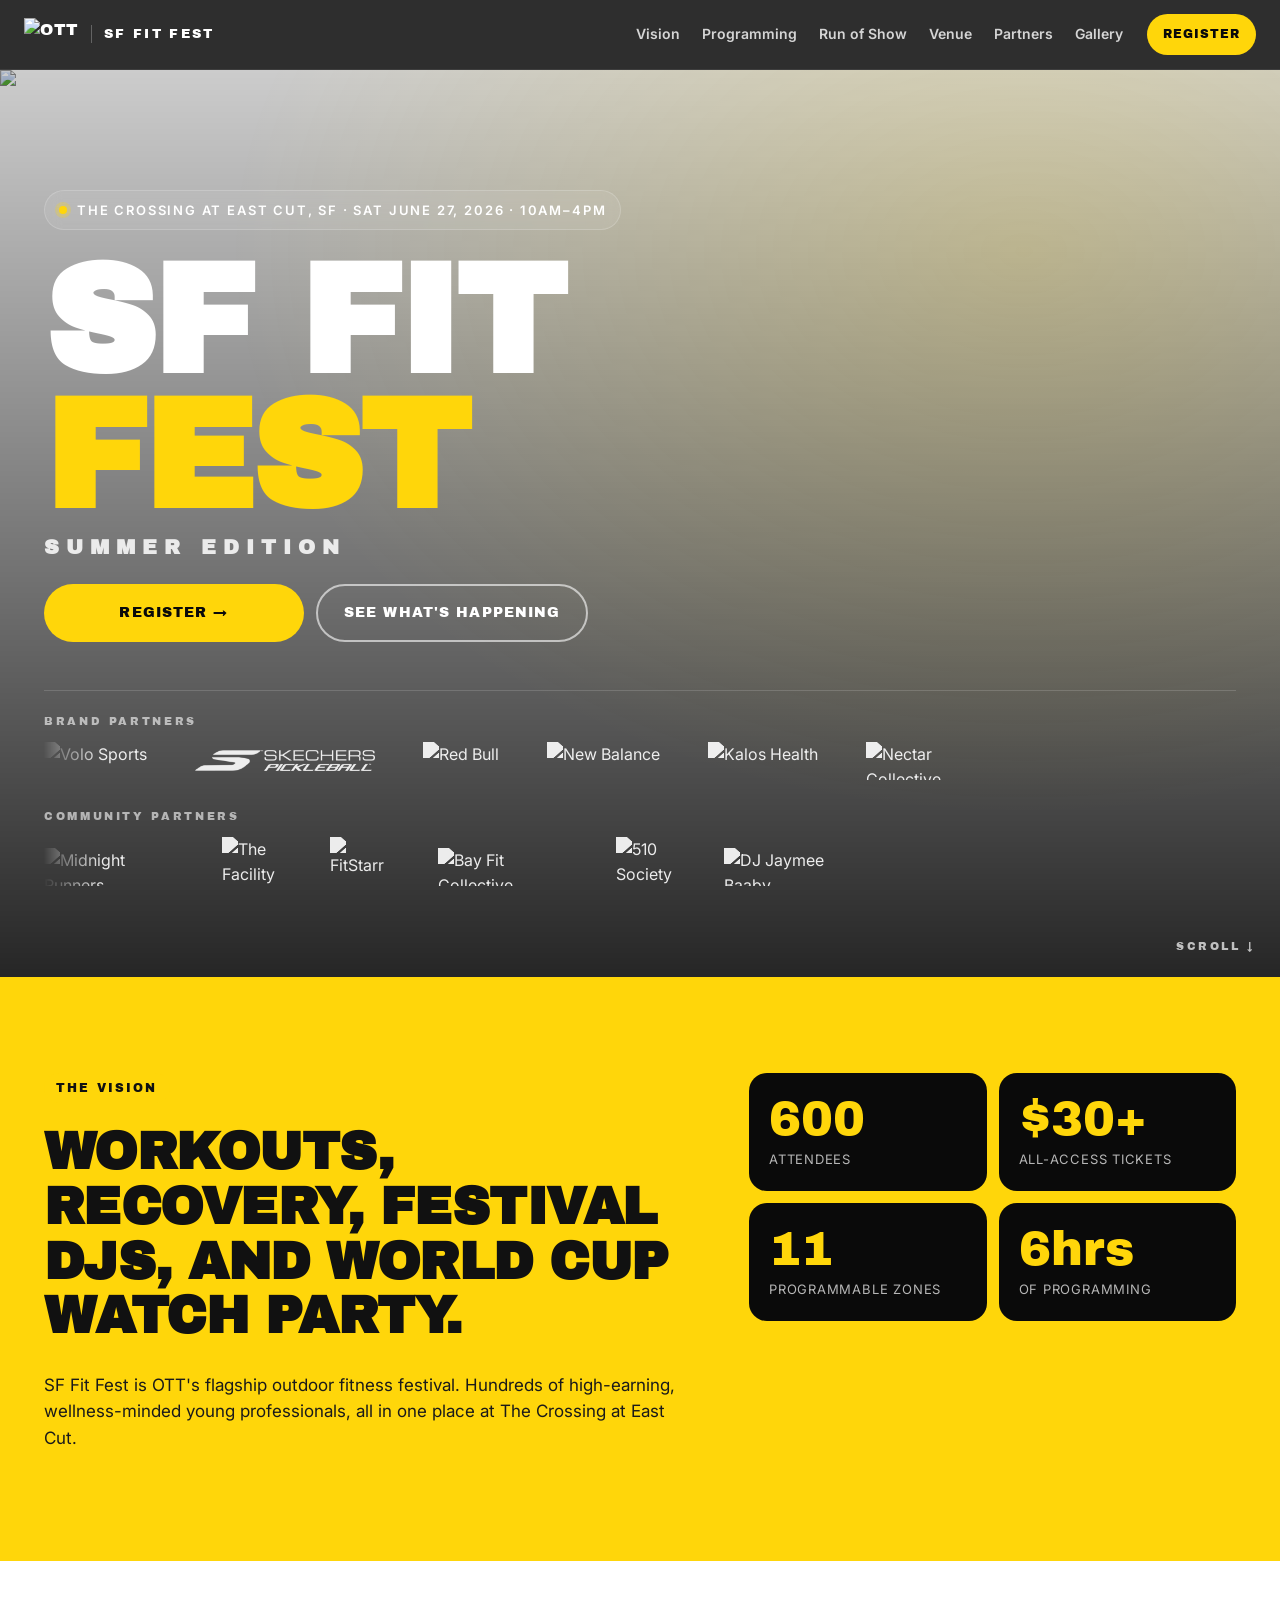
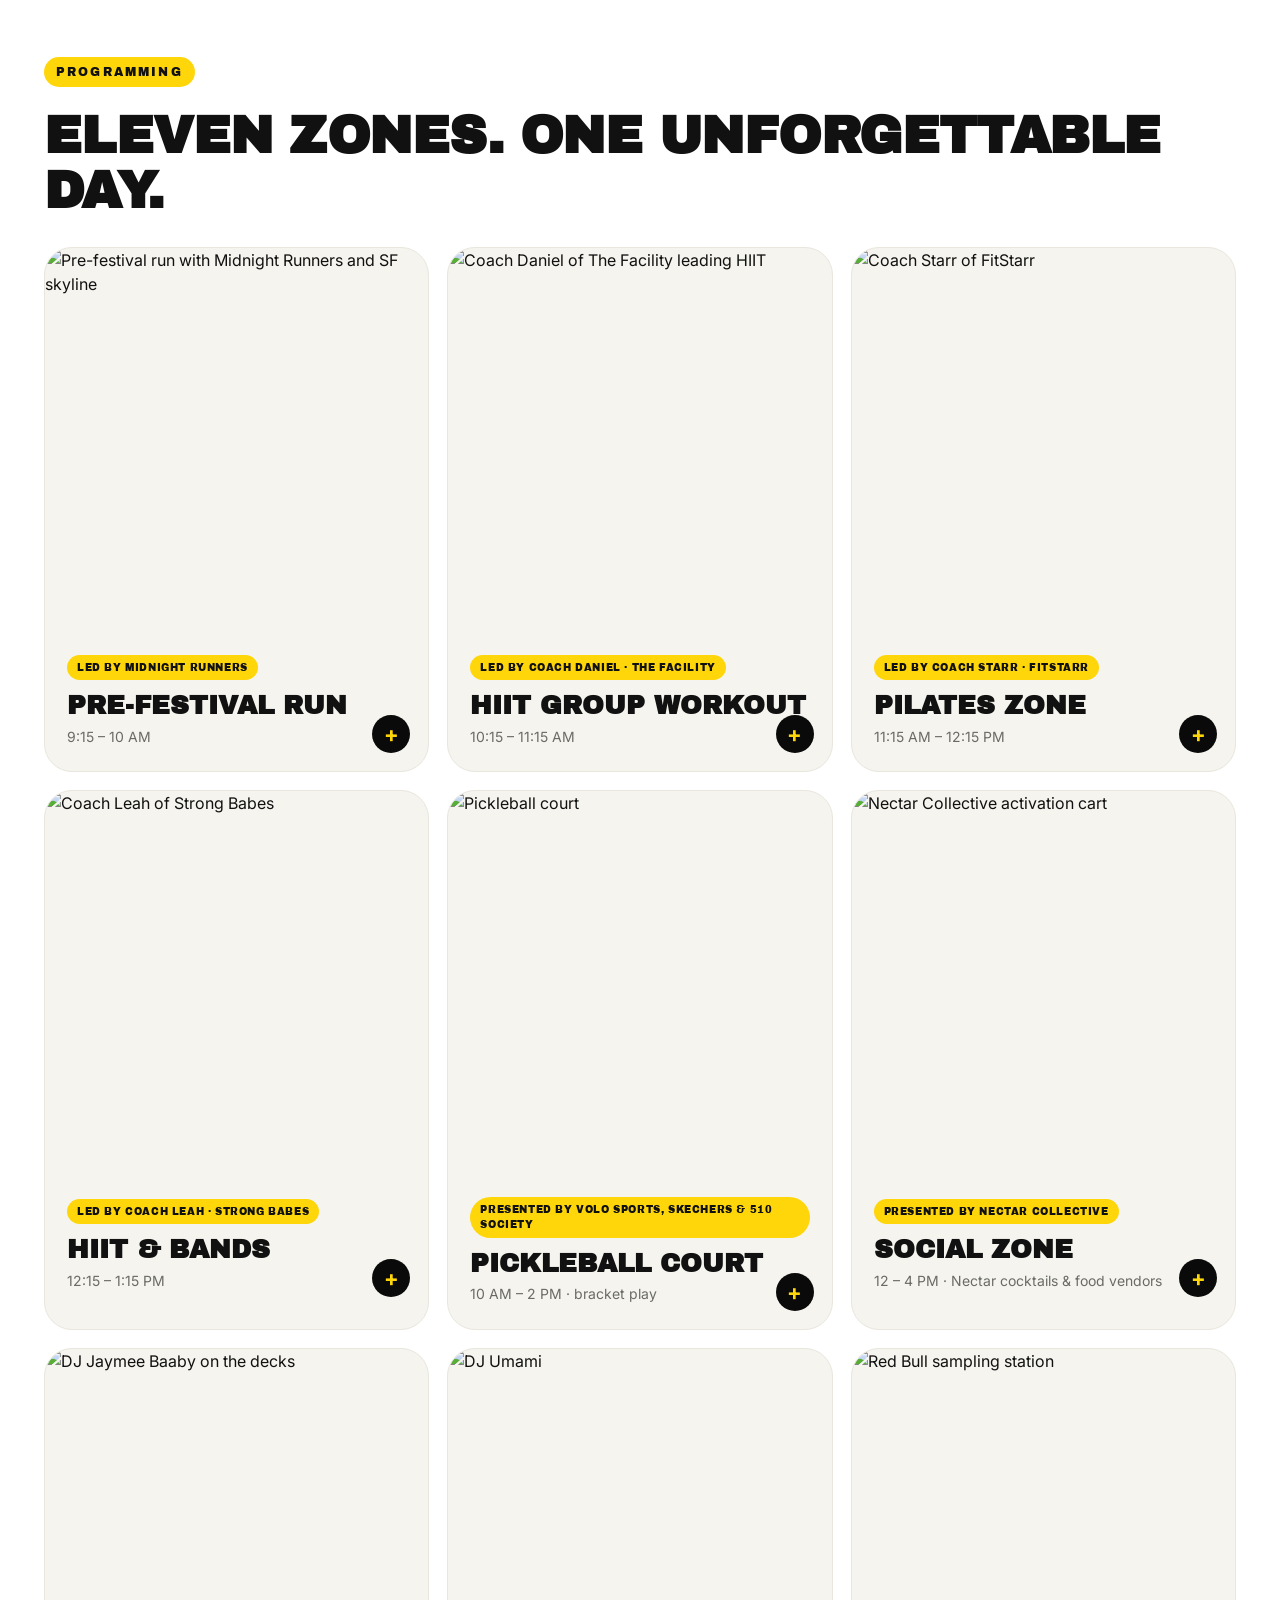
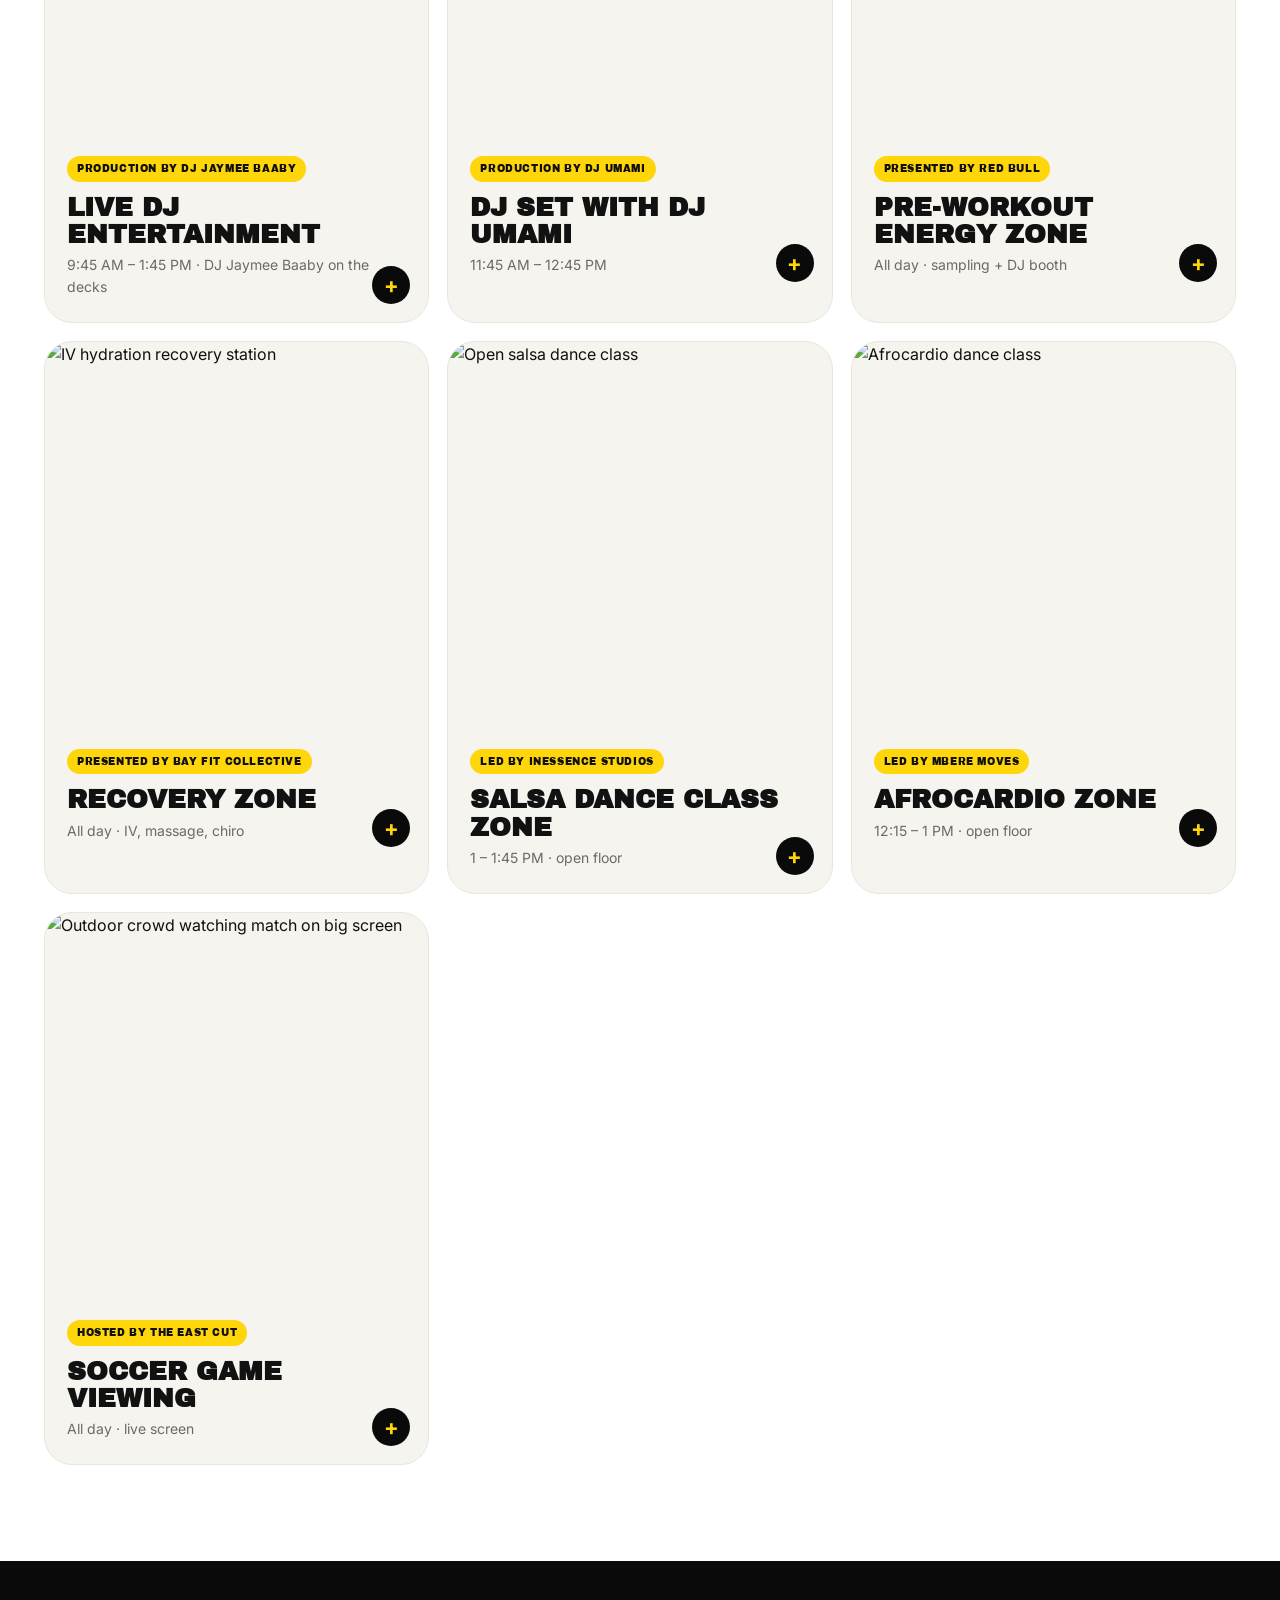
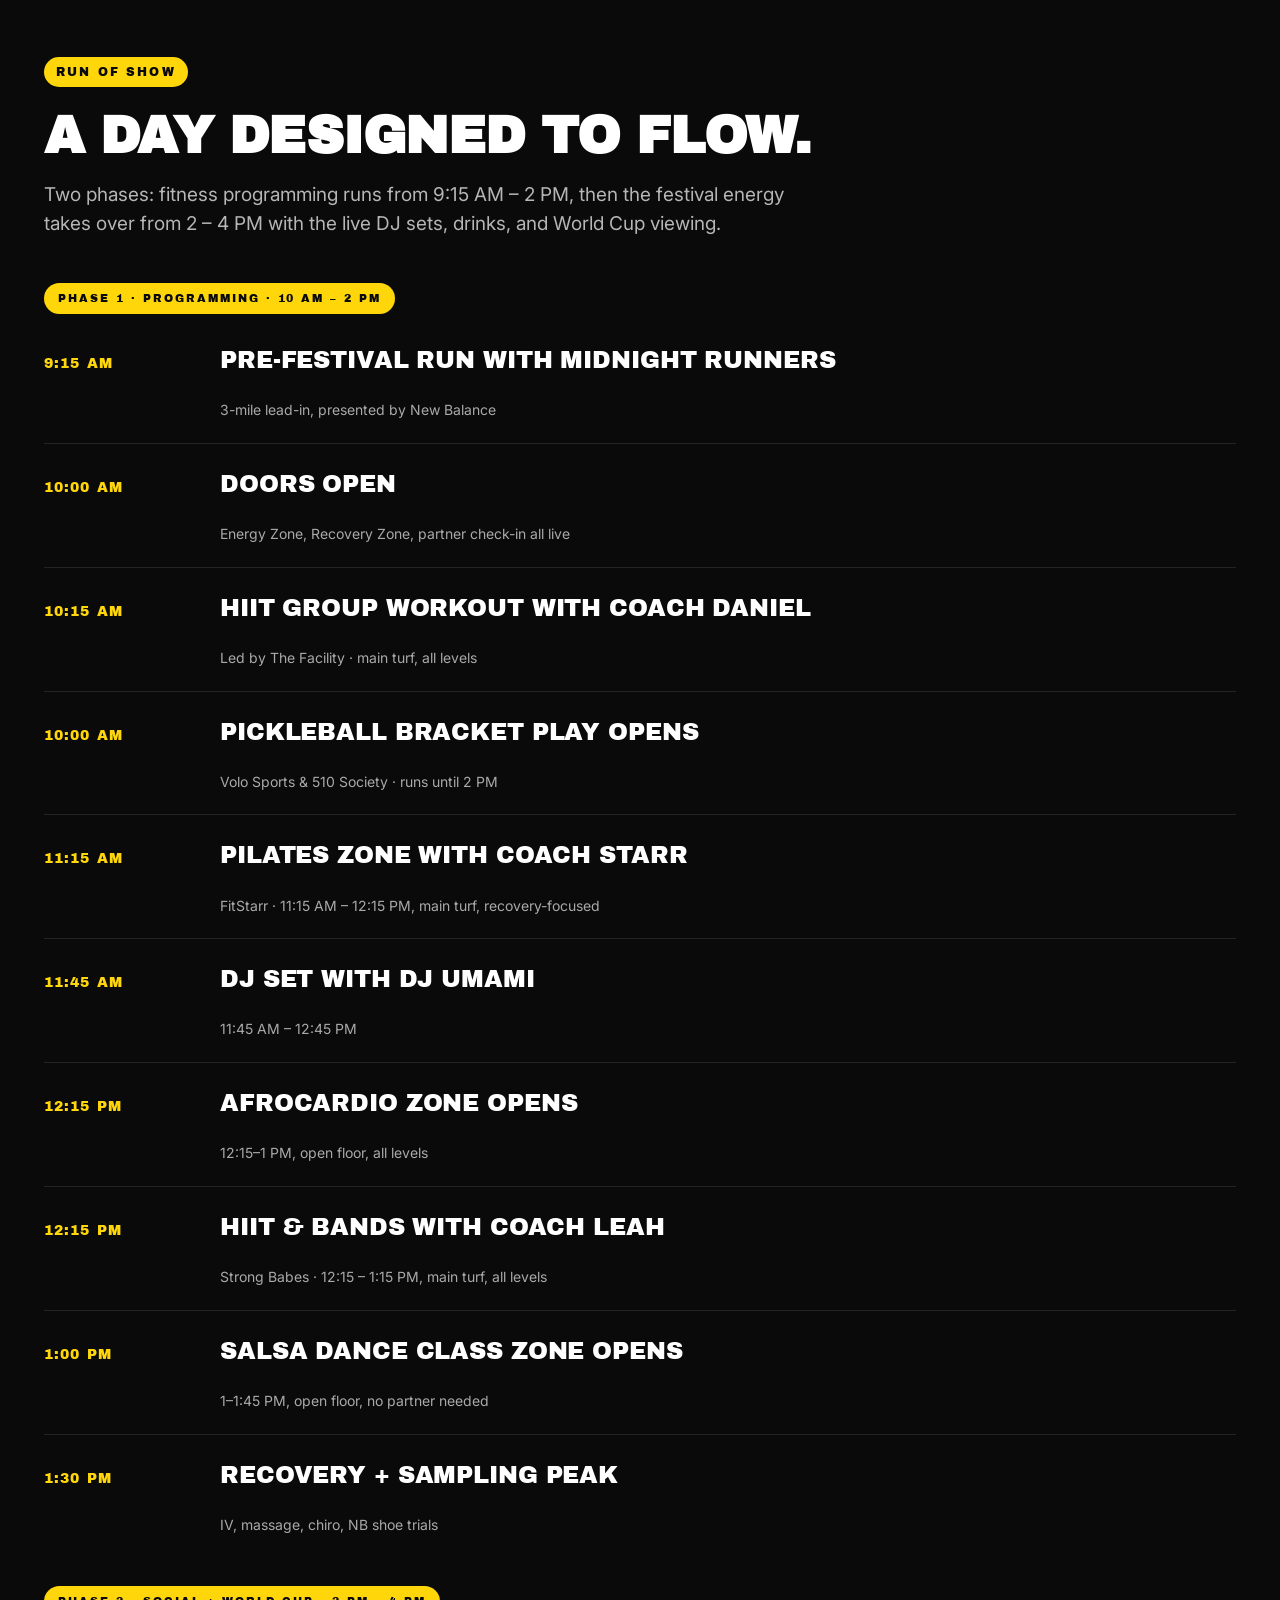
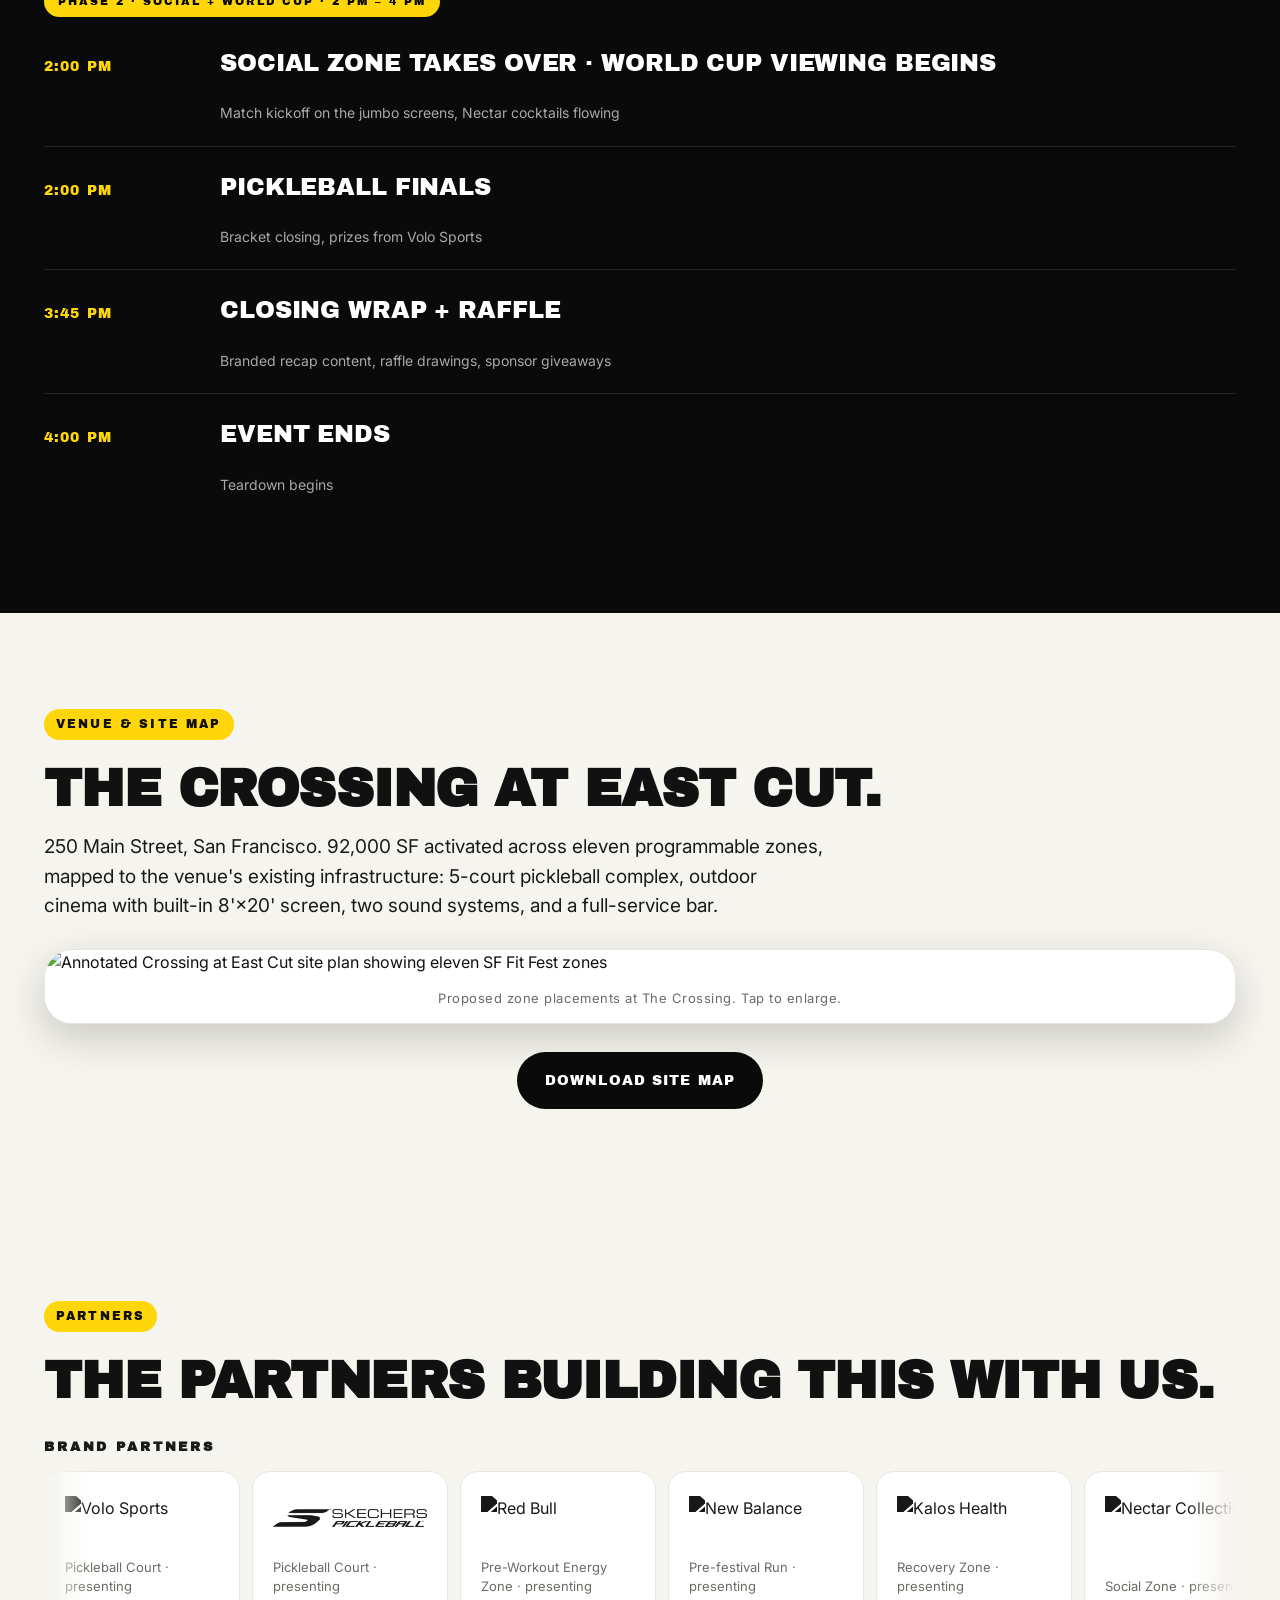
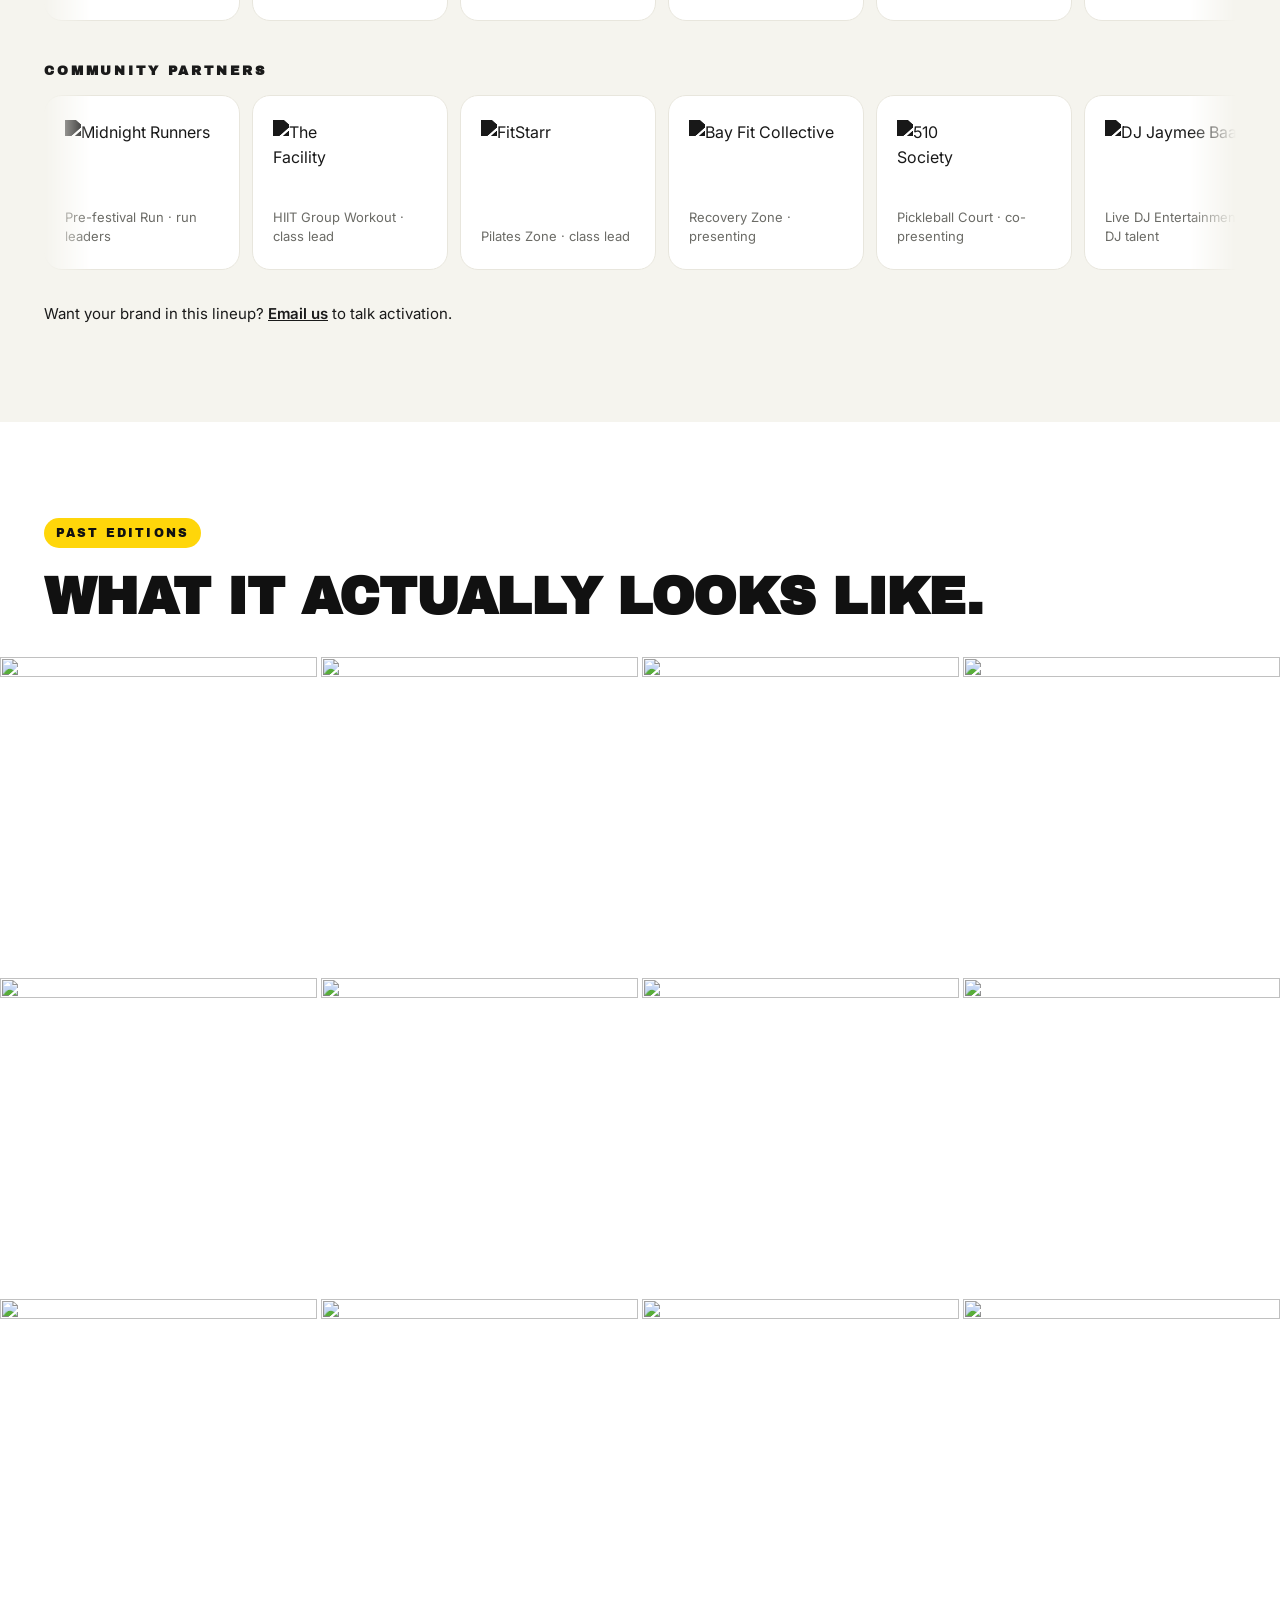
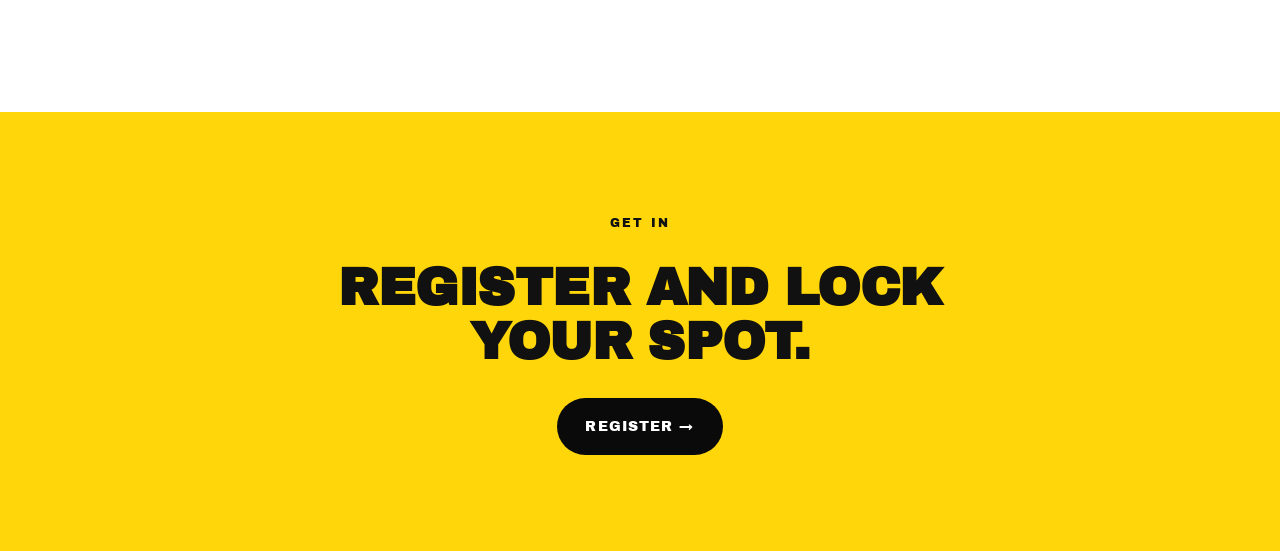
==== index.html @ c761a165 "Add Skechers Pickleball as Pickleball Court partner - New logo in hero brand-partners marquee + part" ====
<!doctype html>
<html lang="en">
<head>
<meta charset="utf-8" />
<meta name="viewport" content="width=device-width, initial-scale=1, viewport-fit=cover" />
<meta name="theme-color" content="#FFD60A" />
<title>SF Fit Fest: Summer Edition · June 27, 2026 · The Crossing at East Cut, SF</title>
<meta name="description" content="A high-energy fitness festival at The Crossing at East Cut, San Francisco. Saturday, June 27, 2026, 10AM-4PM. Group workouts, pickleball, salsa social, recovery, World Cup viewing, and standout brand activations. Tickets from $30." />

<meta property="og:title" content="SF Fit Fest: Summer Edition · June 27, 2026" />
<meta property="og:description" content="Saturday, June 27, 2026 at The Crossing at East Cut, SF. Group workouts, pickleball, salsa social, recovery, World Cup viewing, and brand activations. Tickets from $30." />
<meta property="og:type" content="website" />
<meta property="og:image" content="images/CU9A0424-2.jpg" />

<link rel="preconnect" href="https://fonts.googleapis.com" />
<link rel="preconnect" href="https://fonts.gstatic.com" crossorigin />
<link href="https://fonts.googleapis.com/css2?family=Archivo+Black&family=Inter:wght@400;500;600;700;800;900&display=swap" rel="stylesheet" />

<link rel="stylesheet" href="styles.css" />

<!-- Amplitude Browser SDK 2 (autocapture: page views, sessions, clicks, forms, downloads, attribution) -->
<script src="https://cdn.amplitude.com/script/75eb4d431c25d8f1b1d9c382d3526f08.js"></script>

<!-- Meta Pixel Code -->
<script>
!function(f,b,e,v,n,t,s)
{if(f.fbq)return;n=f.fbq=function(){n.callMethod?
n.callMethod.apply(n,arguments):n.queue.push(arguments)};
if(!f._fbq)f._fbq=n;n.push=n;n.loaded=!0;n.version='2.0';
n.queue=[];t=b.createElement(e);t.async=!0;
t.src=v;s=b.getElementsByTagName(e)[0];
s.parentNode.insertBefore(t,s)}(window, document,'script',
'https://connect.facebook.net/en_US/fbevents.js');
fbq('init', '1495548463835448');
fbq('track', 'PageView');
</script>
<noscript><img height="1" width="1" style="display:none"
src="https://www.facebook.com/tr?id=1495548463835448&ev=PageView&noscript=1"
/></noscript>
<!-- End Meta Pixel Code -->
</head>
<body>

<header class="nav">
  <a href="#top" class="nav__brand">
    <img class="brand-mark" src="logos/ott.png" alt="OTT" />
    <span class="brand-divider"></span>
    <span class="brand-event">SF FIT FEST</span>
  </a>
  <nav class="nav__links">
    <a href="#vision">Vision</a>
    <a href="#programming">Programming</a>
    <a href="#schedule">Run of Show</a>
    <a href="#venue">Venue</a>
    <a href="#partners">Partners</a>
    <a href="#gallery">Gallery</a>
  </nav>
  <span class="rsvp-trigger rsvp-trigger--sm">
    <a class="btn btn--small btn--yellow" href="#register" tabindex="-1" aria-hidden="true">Register</a>
    <iframe class="rsvp-trigger__frame" title="Register" src="https://sweatpals.com/embed/super-bowl-sf-fit-fest-31a?size=lg&buttonText=RSVP&fullWidth=true&fontFamily=Poppins&loader=false"></iframe>
  </span>
</header>

<!-- HERO -->
<section class="hero" id="top">
  <img class="hero__bg" src="images/CU9A0424-2.jpg" alt="SF Fit Fest crowd workout with skyline" />
  <div class="hero__overlay"></div>
  <div class="hero__content">
    <div class="hero__eyebrow">
      <span class="dot"></span> The Crossing at East Cut, SF · Sat June 27, 2026 · 10AM&ndash;4PM
    </div>
    <h1 class="hero__title">
      <span class="line">SF FIT</span>
      <span class="line line--yellow">FEST</span>
      <span class="line line--small">SUMMER EDITION</span>
    </h1>
    <div class="hero__ctas">
      <span class="rsvp-trigger rsvp-trigger--lg">
        <a class="btn btn--yellow btn--lg" href="#register" tabindex="-1" aria-hidden="true">Register →</a>
        <iframe class="rsvp-trigger__frame" title="Register" src="https://sweatpals.com/embed/super-bowl-sf-fit-fest-31a?size=lg&buttonText=RSVP&fullWidth=true&fontFamily=Poppins&loader=false"></iframe>
      </span>
      <a class="btn btn--ghost btn--lg" href="#programming">See what's happening</a>
    </div>
    <div class="hero__partners">
      <span class="hero__partners-label">Brand partners</span>
      <div class="logo-marquee">
        <div class="logo-row" aria-label="Brand partners">
          <img src="logos/volo.png" alt="Volo Sports" />
          <img src="logos/skechers.png" alt="Skechers Pickleball" />
          <img src="logos/redbull.svg" alt="Red Bull" />
          <img src="logos/newbalance.svg" alt="New Balance" />
          <img src="logos/kalos.png" alt="Kalos Health" />
          <img src="logos/nectar.png" alt="Nectar Collective" />
          <img src="logos/crosscountry.svg" alt="CrossCountry Mortgage" />
          <img src="logos/eastcut.png" alt="The East Cut" />
          <img src="logos/volo.png" alt="" aria-hidden="true" />
          <img src="logos/skechers.png" alt="" aria-hidden="true" />
          <img src="logos/redbull.svg" alt="" aria-hidden="true" />
          <img src="logos/newbalance.svg" alt="" aria-hidden="true" />
          <img src="logos/kalos.png" alt="" aria-hidden="true" />
          <img src="logos/nectar.png" alt="" aria-hidden="true" />
          <img src="logos/crosscountry.svg" alt="" aria-hidden="true" />
          <img src="logos/eastcut.png" alt="" aria-hidden="true" />
          <img src="logos/volo.png" alt="" aria-hidden="true" />
          <img src="logos/skechers.png" alt="" aria-hidden="true" />
          <img src="logos/redbull.svg" alt="" aria-hidden="true" />
          <img src="logos/newbalance.svg" alt="" aria-hidden="true" />
          <img src="logos/kalos.png" alt="" aria-hidden="true" />
          <img src="logos/nectar.png" alt="" aria-hidden="true" />
          <img src="logos/crosscountry.svg" alt="" aria-hidden="true" />
          <img src="logos/eastcut.png" alt="" aria-hidden="true" />
        </div>
      </div>
      <span class="hero__partners-label hero__partners-label--social">Community partners</span>
      <div class="logo-marquee">
        <div class="logo-row logo-row--alt" aria-label="Community partners">
          <img src="logos/midnightrunners.svg" alt="Midnight Runners" />
          <img src="logos/thefacility.png?v=2" alt="The Facility" />
          <img src="logos/fitstarr.png?v=2" alt="FitStarr" />
          <img src="logos/bayfit.png" alt="Bay Fit Collective" />
          <img src="logos/510society.png" alt="510 Society" />
          <img src="logos/jaymeebaaby.png" alt="DJ Jaymee Baaby" />
          <img src="logos/midnightrunners.svg" alt="" aria-hidden="true" />
          <img src="logos/thefacility.png?v=2" alt="" aria-hidden="true" />
          <img src="logos/fitstarr.png?v=2" alt="" aria-hidden="true" />
          <img src="logos/bayfit.png" alt="" aria-hidden="true" />
          <img src="logos/510society.png" alt="" aria-hidden="true" />
          <img src="logos/jaymeebaaby.png" alt="" aria-hidden="true" />
          <img src="logos/midnightrunners.svg" alt="" aria-hidden="true" />
          <img src="logos/thefacility.png?v=2" alt="" aria-hidden="true" />
          <img src="logos/fitstarr.png?v=2" alt="" aria-hidden="true" />
          <img src="logos/bayfit.png" alt="" aria-hidden="true" />
          <img src="logos/510society.png" alt="" aria-hidden="true" />
          <img src="logos/jaymeebaaby.png" alt="" aria-hidden="true" />
        </div>
      </div>
    </div>
  </div>
  <div class="hero__scroll">scroll ↓</div>
</section>

<!-- VISION + STATS -->
<section class="band band--yellow" id="vision">
  <div class="container">
    <div class="vision__grid">
      <div class="vision__copy">
        <span class="kicker">The vision</span>
        <h2 class="h2">Workouts, recovery, festival DJs, and World Cup watch party.</h2>
        <p>
          SF Fit Fest is OTT's flagship outdoor fitness festival. Hundreds of high-earning,
          wellness-minded young professionals, all in one place at The Crossing at East Cut.
        </p>
      </div>
      <div class="vision__stats">
        <div class="stat"><div class="stat__num">600</div><div class="stat__label">Attendees</div></div>
        <div class="stat"><div class="stat__num">$30+</div><div class="stat__label">All-access tickets</div></div>
        <div class="stat"><div class="stat__num">11</div><div class="stat__label">Programmable zones</div></div>
        <div class="stat"><div class="stat__num">6hrs</div><div class="stat__label">Of programming</div></div>
      </div>
    </div>
  </div>
</section>

<!-- PROGRAMMING GRID -->
<section class="band" id="programming">
  <div class="container">
    <span class="kicker">Programming</span>
    <h2 class="h2">Eleven zones. One unforgettable day.</h2>
    <div class="prog-grid">

      <article class="card" data-card>
        <img class="card__img" src="images/runners.jpg" alt="Pre-festival run with Midnight Runners and SF skyline" />
        <div class="card__body">
          <div class="card__partner">Led by Midnight Runners</div>
          <h3 class="card__title">Pre-festival Run</h3>
          <p class="card__sub">9:15 &ndash; 10 AM</p>
          <div class="card__expand">
            <p>A 3-mile lead-in run with the Bay's loudest crew before doors open. New Balance silhouettes available to trial along the route.</p>
          </div>
          <button class="card__toggle" aria-label="Expand">+</button>
        </div>
      </article>

      <article class="card" data-card>
        <img class="card__img" src="images/coach_daniel.jpg" alt="Coach Daniel of The Facility leading HIIT" />
        <div class="card__body">
          <div class="card__partner">Led by Coach Daniel · The Facility</div>
          <h3 class="card__title">HIIT Group Workout</h3>
          <p class="card__sub">10:15 &ndash; 11:15 AM</p>
          <div class="card__expand">
            <p>Coach Daniel of The Facility opens the day with a high-intensity interval workout on the main turf, with modifications for every level. Up to 50 spots to start. The block flows into mat pilates at 11:15 in the same space.</p>
          </div>
          <button class="card__toggle" aria-label="Expand">+</button>
        </div>
      </article>

      <article class="card" data-card>
        <img class="card__img" src="images/coach_starr.jpg?v=2" alt="Coach Starr of FitStarr" />
        <div class="card__body">
          <div class="card__partner">Led by Coach Starr · FitStarr</div>
          <h3 class="card__title">Pilates Zone</h3>
          <p class="card__sub">11:15 AM &ndash; 12:15 PM</p>
          <div class="card__expand">
            <p>Coach Starr of FitStarr leads mat pilates on the main turf — coached, recovery-focused, with modifications for every level. Up to 50 spots to start. Brings down the intensity from the morning HIIT block while keeping the body moving.</p>
          </div>
          <button class="card__toggle" aria-label="Expand">+</button>
        </div>
      </article>

      <article class="card" data-card>
        <img class="card__img" src="images/coach_leah.jpg" alt="Coach Leah of Strong Babes" />
        <div class="card__body">
          <div class="card__partner">Led by Coach Leah · Strong Babes</div>
          <h3 class="card__title">HIIT &amp; Bands</h3>
          <p class="card__sub">12:15 &ndash; 1:15 PM</p>
          <div class="card__expand">
            <p>Coach Leah of Strong Babes leads a high-intensity HIIT + resistance bands session — strength meets conditioning, with modifications for every level.</p>
          </div>
          <button class="card__toggle" aria-label="Expand">+</button>
        </div>
      </article>

      <article class="card" data-card>
        <img class="card__img" src="images/tennis_pickleball.jpg" alt="Pickleball court" />
        <div class="card__body">
          <div class="card__partner">presented by Volo Sports, Skechers & 510 Society</div>
          <h3 class="card__title">Pickleball Court</h3>
          <p class="card__sub">10 AM &ndash; 2 PM · bracket play</p>
          <div class="card__expand">
            <p>Three hours of bracket-play tournament hosted by Volo Sports and 510 Society. Register through Volo's site to claim your spot — solo or with a partner. Merch and league credits up for grabs.</p>
          </div>
          <button class="card__toggle" aria-label="Expand">+</button>
        </div>
      </article>

      <article class="card" data-card>
        <img class="card__img" src="images/nectar_activation.jpg" alt="Nectar Collective activation cart" />
        <div class="card__body">
          <div class="card__partner">presented by Nectar Collective</div>
          <h3 class="card__title">Social Zone</h3>
          <p class="card__sub">12 &ndash; 4 PM · Nectar cocktails & food vendors</p>
          <div class="card__expand">
            <p>Ready-to-drink cocktails from Nectar Collective and accessible food vendors on site.</p>
          </div>
          <button class="card__toggle" aria-label="Expand">+</button>
        </div>
      </article>

      <article class="card" data-card>
        <img class="card__img" src="images/dj_jaymee.jpg" alt="DJ Jaymee Baaby on the decks" />
        <div class="card__body">
          <div class="card__partner">production by DJ Jaymee Baaby</div>
          <h3 class="card__title">Live DJ Entertainment</h3>
          <p class="card__sub">9:45 AM &ndash; 1:45 PM · DJ Jaymee Baaby on the decks</p>
          <div class="card__expand">
            <p>The festival's sonic backbone. DJ Jaymee Baaby spins from 9:45 AM to 1:45 PM, scoring the workout blocks from the morning warm-up through the midday peak.</p>
          </div>
          <button class="card__toggle" aria-label="Expand">+</button>
        </div>
      </article>

      <article class="card" data-card>
        <img class="card__img" src="images/dj_umami.jpg" alt="DJ Umami" />
        <div class="card__body">
          <div class="card__partner">production by DJ Umami</div>
          <h3 class="card__title">DJ Set with DJ Umami</h3>
          <p class="card__sub">11:45 AM &ndash; 12:45 PM</p>
          <div class="card__expand">
            <p>DJ Umami takes the decks for the mid-day stretch — a high-energy hour scoring lunch and the transition into the afternoon block.</p>
          </div>
          <button class="card__toggle" aria-label="Expand">+</button>
        </div>
      </article>

      <article class="card" data-card>
        <img class="card__img" src="images/redbull_sampling.jpg" alt="Red Bull sampling station" />
        <div class="card__body">
          <div class="card__partner">presented by Red Bull</div>
          <h3 class="card__title">Pre-Workout Energy Zone</h3>
          <p class="card__sub">All day · sampling + DJ booth</p>
          <div class="card__expand">
            <p>Caffeine, hype, and a pre-workout sampling tent to lock in before every block. The Red Bull DJ booth keeps the energy high all day.</p>
          </div>
          <button class="card__toggle" aria-label="Expand">+</button>
        </div>
      </article>

      <article class="card" data-card>
        <img class="card__img" src="images/IV_recovery_station.jpg" alt="IV hydration recovery station" />
        <div class="card__body">
          <div class="card__partner">presented by Bay Fit Collective</div>
          <h3 class="card__title">Recovery Zone</h3>
          <p class="card__sub">All day · IV, massage, chiro</p>
          <div class="card__expand">
            <p>On-site IV hydration, sports massages, and chiropractic adjustments by Bay Fit Collective. Designed to keep you moving and feeling better than when you walked in.</p>
          </div>
          <button class="card__toggle" aria-label="Expand">+</button>
        </div>
      </article>

      <article class="card" data-card>
        <img class="card__img" src="images/salsa_class.jpg" alt="Open salsa dance class" />
        <div class="card__body">
          <div class="card__partner">Led by Inessence Studios</div>
          <h3 class="card__title">Salsa Dance Class Zone</h3>
          <p class="card__sub">1 &ndash; 1:45 PM · open floor</p>
          <div class="card__expand">
            <p>Open-floor salsa class on the dance pad. All levels welcome, no partner required.</p>
          </div>
          <button class="card__toggle" aria-label="Expand">+</button>
        </div>
      </article>

      <article class="card" data-card>
        <img class="card__img" src="images/afrocardio_dance.jpg" alt="Afrocardio dance class" />
        <div class="card__body">
          <div class="card__partner">Led by Mbere Moves</div>
          <h3 class="card__title">Afrocardio Zone</h3>
          <p class="card__sub">12:15 &ndash; 1 PM · open floor</p>
          <div class="card__expand">
            <p>High-energy afrocardio class on the dance pad. All levels welcome, follow along.</p>
          </div>
          <button class="card__toggle" aria-label="Expand">+</button>
        </div>
      </article>

      <article class="card" data-card>
        <img class="card__img" src="images/world_cup.jpg" alt="Outdoor crowd watching match on big screen" />
        <div class="card__body">
          <div class="card__partner">Hosted by The East Cut</div>
          <h3 class="card__title">Soccer Game Viewing</h3>
          <p class="card__sub">All day · live screen</p>
          <div class="card__expand">
            <p>Live soccer matches on-screen all day. Cheer your team between blocks with food, drinks, and the festival crew.</p>
          </div>
          <button class="card__toggle" aria-label="Expand">+</button>
        </div>
      </article>

    </div>
  </div>
</section>

<!-- RUN OF SHOW -->
<section class="band band--dark" id="schedule">
  <div class="container">
    <span class="kicker kicker--yellow">Run of show</span>
    <h2 class="h2 h2--light">A day designed to flow.</h2>
    <p class="lede" style="color:rgba(255,255,255,.7); margin:-12px 0 36px; max-width:780px;">
      Two phases: fitness programming runs from 9:15 AM &ndash; 2 PM, then the festival energy takes over from 2 &ndash; 4 PM with the live DJ sets, drinks, and World Cup viewing.
    </p>

    <div class="ros-phase-label">Phase 1 &middot; Programming &middot; 10 AM &ndash; 2 PM</div>
    <ol class="schedule">
      <li><span class="schedule__time">9:15 AM</span><span class="schedule__title">Pre-festival run with Midnight Runners</span><span class="schedule__sub">3-mile lead-in, presented by New Balance</span></li>
      <li><span class="schedule__time">10:00 AM</span><span class="schedule__title">Doors open</span><span class="schedule__sub">Energy Zone, Recovery Zone, partner check-in all live</span></li>
      <li><span class="schedule__time">10:15 AM</span><span class="schedule__title">HIIT group workout with Coach Daniel</span><span class="schedule__sub">Led by The Facility · main turf, all levels</span></li>
      <li><span class="schedule__time">10:00 AM</span><span class="schedule__title">Pickleball bracket play opens</span><span class="schedule__sub">Volo Sports & 510 Society · runs until 2 PM</span></li>
      <li><span class="schedule__time">11:15 AM</span><span class="schedule__title">Pilates Zone with Coach Starr</span><span class="schedule__sub">FitStarr · 11:15 AM &ndash; 12:15 PM, main turf, recovery-focused</span></li>
      <li><span class="schedule__time">11:45 AM</span><span class="schedule__title">DJ set with DJ Umami</span><span class="schedule__sub">11:45 AM &ndash; 12:45 PM</span></li>
      <li><span class="schedule__time">12:15 PM</span><span class="schedule__title">Afrocardio Zone opens</span><span class="schedule__sub">12:15&ndash;1 PM, open floor, all levels</span></li>
      <li><span class="schedule__time">12:15 PM</span><span class="schedule__title">HIIT &amp; Bands with Coach Leah</span><span class="schedule__sub">Strong Babes · 12:15 &ndash; 1:15 PM, main turf, all levels</span></li>
      <li><span class="schedule__time">1:00 PM</span><span class="schedule__title">Salsa Dance Class Zone opens</span><span class="schedule__sub">1&ndash;1:45 PM, open floor, no partner needed</span></li>
      <li><span class="schedule__time">1:30 PM</span><span class="schedule__title">Recovery + sampling peak</span><span class="schedule__sub">IV, massage, chiro, NB shoe trials</span></li>
    </ol>

    <div class="ros-phase-label">Phase 2 &middot; Social + World Cup &middot; 2 PM &ndash; 4 PM</div>
    <ol class="schedule">
      <li><span class="schedule__time">2:00 PM</span><span class="schedule__title">Social Zone takes over &middot; World Cup viewing begins</span><span class="schedule__sub">Match kickoff on the jumbo screens, Nectar cocktails flowing</span></li>
      <li><span class="schedule__time">2:00 PM</span><span class="schedule__title">Pickleball finals</span><span class="schedule__sub">Bracket closing, prizes from Volo Sports</span></li>
      <li><span class="schedule__time">3:45 PM</span><span class="schedule__title">Closing wrap + raffle</span><span class="schedule__sub">Branded recap content, raffle drawings, sponsor giveaways</span></li>
      <li><span class="schedule__time">4:00 PM</span><span class="schedule__title">Event ends</span><span class="schedule__sub">Teardown begins</span></li>
    </ol>
  </div>
</section>

<!-- VENUE / SITE MAP -->
<section class="band band--cream" id="venue">
  <div class="container">
    <span class="kicker">Venue &amp; site map</span>
    <h2 class="h2">The Crossing at East Cut.</h2>
    <p class="lede" style="margin:-12px 0 28px; max-width:780px;">
      250 Main Street, San Francisco. 92,000 SF activated across eleven programmable zones, mapped to the venue's existing infrastructure: 5-court pickleball complex, outdoor cinema with built-in 8'&times;20' screen, two sound systems, and a full-service bar.
    </p>
    <figure class="venue-map">
      <img src="images/crossing-site-map.png" alt="Annotated Crossing at East Cut site plan showing eleven SF Fit Fest zones" />
      <figcaption>Proposed zone placements at The Crossing. Tap to enlarge.</figcaption>
    </figure>
    <div class="venue-cta">
      <a class="btn btn--black btn--lg" href="images/crossing-site-map.png" target="_blank" rel="noopener">Download site map</a>
    </div>
  </div>
</section>

<!-- PARTNERS -->
<section class="band band--cream" id="partners">
  <div class="container">
    <span class="kicker">Partners</span>
    <h2 class="h2">The partners building this with us.</h2>

    <h3 class="partners-subhead">Brand partners</h3>
    <div class="partner-marquee">
      <div class="partner-track">
        <div class="partner"><img class="partner__img" src="logos/volo.png" alt="Volo Sports" /><div class="partner__role">Pickleball Court · presenting</div></div>
        <div class="partner"><img class="partner__img" src="logos/skechers.png" alt="Skechers Pickleball" /><div class="partner__role">Pickleball Court · presenting</div></div>
        <div class="partner"><img class="partner__img" src="logos/redbull.svg" alt="Red Bull" /><div class="partner__role">Pre-Workout Energy Zone · presenting</div></div>
        <div class="partner"><img class="partner__img" src="logos/newbalance.svg" alt="New Balance" /><div class="partner__role">Pre-festival Run · presenting</div></div>
        <div class="partner"><img class="partner__img" src="logos/kalos.png" alt="Kalos Health" /><div class="partner__role">Recovery Zone · presenting</div></div>
        <div class="partner"><img class="partner__img" src="logos/nectar.png" alt="Nectar Collective" /><div class="partner__role">Social Zone · presenting</div></div>
        <div class="partner"><img class="partner__img" src="logos/crosscountry.svg" alt="CrossCountry Mortgage" /><div class="partner__role">Festival sponsor</div></div>
        <div class="partner"><img class="partner__img" src="logos/eastcut.png" alt="The East Cut" /><div class="partner__role">Festival venue · The Crossing at East Cut</div></div>
        <div class="partner" aria-hidden="true"><img class="partner__img" src="logos/volo.png" alt="" /><div class="partner__role">Pickleball Court · presenting</div></div>
        <div class="partner" aria-hidden="true"><img class="partner__img" src="logos/skechers.png" alt="" /><div class="partner__role">Pickleball Court · presenting</div></div>
        <div class="partner" aria-hidden="true"><img class="partner__img" src="logos/redbull.svg" alt="" /><div class="partner__role">Pre-Workout Energy Zone · presenting</div></div>
        <div class="partner" aria-hidden="true"><img class="partner__img" src="logos/newbalance.svg" alt="" /><div class="partner__role">Pre-festival Run · presenting</div></div>
        <div class="partner" aria-hidden="true"><img class="partner__img" src="logos/kalos.png" alt="" /><div class="partner__role">Recovery Zone · presenting</div></div>
        <div class="partner" aria-hidden="true"><img class="partner__img" src="logos/nectar.png" alt="" /><div class="partner__role">Social Zone · presenting</div></div>
        <div class="partner" aria-hidden="true"><img class="partner__img" src="logos/crosscountry.svg" alt="" /><div class="partner__role">Festival sponsor</div></div>
        <div class="partner" aria-hidden="true"><img class="partner__img" src="logos/eastcut.png" alt="" /><div class="partner__role">Festival venue · The Crossing at East Cut</div></div>
        <div class="partner" aria-hidden="true"><img class="partner__img" src="logos/volo.png" alt="" /><div class="partner__role">Pickleball Court · presenting</div></div>
        <div class="partner" aria-hidden="true"><img class="partner__img" src="logos/skechers.png" alt="" /><div class="partner__role">Pickleball Court · presenting</div></div>
        <div class="partner" aria-hidden="true"><img class="partner__img" src="logos/redbull.svg" alt="" /><div class="partner__role">Pre-Workout Energy Zone · presenting</div></div>
        <div class="partner" aria-hidden="true"><img class="partner__img" src="logos/newbalance.svg" alt="" /><div class="partner__role">Pre-festival Run · presenting</div></div>
        <div class="partner" aria-hidden="true"><img class="partner__img" src="logos/kalos.png" alt="" /><div class="partner__role">Recovery Zone · presenting</div></div>
        <div class="partner" aria-hidden="true"><img class="partner__img" src="logos/nectar.png" alt="" /><div class="partner__role">Social Zone · presenting</div></div>
        <div class="partner" aria-hidden="true"><img class="partner__img" src="logos/crosscountry.svg" alt="" /><div class="partner__role">Festival sponsor</div></div>
        <div class="partner" aria-hidden="true"><img class="partner__img" src="logos/eastcut.png" alt="" /><div class="partner__role">Festival venue · The Crossing at East Cut</div></div>
      </div>
    </div>

    <h3 class="partners-subhead">Community partners</h3>
    <div class="partner-marquee">
      <div class="partner-track partner-track--alt">
        <div class="partner"><img class="partner__img" src="logos/midnightrunners.svg" alt="Midnight Runners" /><div class="partner__role">Pre-festival Run · run leaders</div></div>
        <div class="partner"><img class="partner__img" src="logos/thefacility.png?v=2" alt="The Facility" /><div class="partner__role">HIIT Group Workout · class lead</div></div>
        <div class="partner"><img class="partner__img" src="logos/fitstarr.png?v=2" alt="FitStarr" /><div class="partner__role">Pilates Zone · class lead</div></div>
        <div class="partner"><img class="partner__img" src="logos/bayfit.png" alt="Bay Fit Collective" /><div class="partner__role">Recovery Zone · presenting</div></div>
        <div class="partner"><img class="partner__img" src="logos/510society.png" alt="510 Society" /><div class="partner__role">Pickleball Court · co-presenting</div></div>
        <div class="partner"><img class="partner__img" src="logos/jaymeebaaby.png" alt="DJ Jaymee Baaby" /><div class="partner__role">Live DJ Entertainment · DJ talent</div></div>
        <div class="partner" aria-hidden="true"><img class="partner__img" src="logos/midnightrunners.svg" alt="" /><div class="partner__role">Pre-festival Run · run leaders</div></div>
        <div class="partner" aria-hidden="true"><img class="partner__img" src="logos/thefacility.png?v=2" alt="" /><div class="partner__role">HIIT Group Workout · class lead</div></div>
        <div class="partner" aria-hidden="true"><img class="partner__img" src="logos/fitstarr.png?v=2" alt="" /><div class="partner__role">Pilates Zone · class lead</div></div>
        <div class="partner" aria-hidden="true"><img class="partner__img" src="logos/bayfit.png" alt="" /><div class="partner__role">Recovery Zone · presenting</div></div>
        <div class="partner" aria-hidden="true"><img class="partner__img" src="logos/510society.png" alt="" /><div class="partner__role">Pickleball Court · co-presenting</div></div>
        <div class="partner" aria-hidden="true"><img class="partner__img" src="logos/jaymeebaaby.png" alt="" /><div class="partner__role">Live DJ Entertainment · DJ talent</div></div>
        <div class="partner" aria-hidden="true"><img class="partner__img" src="logos/midnightrunners.svg" alt="" /><div class="partner__role">Pre-festival Run · run leaders</div></div>
        <div class="partner" aria-hidden="true"><img class="partner__img" src="logos/thefacility.png?v=2" alt="" /><div class="partner__role">HIIT Group Workout · class lead</div></div>
        <div class="partner" aria-hidden="true"><img class="partner__img" src="logos/fitstarr.png?v=2" alt="" /><div class="partner__role">Pilates Zone · class lead</div></div>
        <div class="partner" aria-hidden="true"><img class="partner__img" src="logos/bayfit.png" alt="" /><div class="partner__role">Recovery Zone · presenting</div></div>
        <div class="partner" aria-hidden="true"><img class="partner__img" src="logos/510society.png" alt="" /><div class="partner__role">Pickleball Court · co-presenting</div></div>
        <div class="partner" aria-hidden="true"><img class="partner__img" src="logos/jaymeebaaby.png" alt="" /><div class="partner__role">Live DJ Entertainment · DJ talent</div></div>
      </div>
    </div>

    <p class="partners-cta">
      Want your brand in this lineup? <a href="mailto:experienceott@gmail.com?subject=SF%20Fit%20Fest%20Summer%20Edition%20Partnership">Email us</a>
      to talk activation.
    </p>
  </div>
</section>

<!-- GALLERY -->
<section class="band" id="gallery">
  <div class="container">
    <span class="kicker">Past editions</span>
    <h2 class="h2">What it actually looks like.</h2>
  </div>
  <div class="gallery">
    <img src="images/group_workout_2.jpg" alt="" />
    <img src="images/salsa_classes.jpg" alt="" />
    <img src="images/dj_set.jpg" alt="" />
    <img src="images/afrocardio_dance.jpg" alt="" />
    <img src="images/massage.jpg" alt="" />
    <img src="images/wellness_recovery_zone_.jpg" alt="" />
    <img src="images/matcha.jpg" alt="" />
    <img src="images/volo_sports.jpg" alt="" />
    <img src="images/hiit_group_workout_2.jpg" alt="" />
    <img src="images/group_workout_coach_5.jpg" alt="" />
    <img src="images/tequila_drinks.jpg" alt="" />
    <img src="images/group_workout_3.jpg" alt="" />
  </div>
</section>

<!-- REGISTER / CTA -->
<section class="band band--yellow" id="register">
  <div class="container container--narrow text-center">
    <span class="kicker">Get in</span>
    <h2 class="h2">Register and lock your spot.</h2>
    <div class="cta-row">
      <span class="rsvp-trigger rsvp-trigger--lg">
        <a class="btn btn--black btn--lg" href="#" tabindex="-1" aria-hidden="true">Register →</a>
        <iframe class="rsvp-trigger__frame" title="Register" src="https://sweatpals.com/embed/super-bowl-sf-fit-fest-31a?size=lg&buttonText=RSVP&fullWidth=true&fontFamily=Poppins&loader=false"></iframe>
      </span>
    </div>
  </div>
</section>

<script src="script.js"></script>
</body>
</html>
---- styles.css ----
/* ============ TOKENS ============ */
:root {
  --yellow: #FFD60A;
  --yellow-deep: #F5C400;
  --black: #0A0A0A;
  --ink: #111111;
  --ink-2: #1a1a1a;
  --gray-100: #F5F4EE;
  --gray-200: #E8E6DD;
  --gray-500: #6B6B66;
  --white: #FFFFFF;

  --radius: 18px;
  --radius-lg: 28px;

  --container: 1240px;
  --container-narrow: 820px;

  --shadow-sm: 0 4px 14px rgba(0,0,0,.08);
  --shadow-md: 0 14px 40px rgba(0,0,0,.18);

  --display: "Archivo Black", "Inter", system-ui, -apple-system, "Segoe UI", sans-serif;
  --body: "Inter", system-ui, -apple-system, "Segoe UI", sans-serif;
}

* { box-sizing: border-box; }
html, body { margin: 0; padding: 0; }
html { scroll-behavior: smooth; -webkit-text-size-adjust: 100%; }

body {
  font-family: var(--body);
  color: var(--ink);
  background: var(--white);
  line-height: 1.55;
  -webkit-font-smoothing: antialiased;
  text-rendering: optimizeLegibility;
}

img { display: block; max-width: 100%; }
a { color: inherit; }
button { font: inherit; }

/* ============ LAYOUT HELPERS ============ */
.container {
  max-width: var(--container);
  margin: 0 auto;
  padding: 0 24px;
}
.container--narrow { max-width: var(--container-narrow); }
.text-center { text-align: center; }

.kicker {
  display: inline-block;
  font-family: var(--display);
  font-size: 12px;
  letter-spacing: 0.18em;
  text-transform: uppercase;
  color: var(--ink);
  background: var(--yellow);
  padding: 6px 12px;
  border-radius: 999px;
  margin-bottom: 22px;
}
.kicker--yellow { background: var(--yellow); color: var(--black); }

.h2 {
  font-family: var(--display);
  font-weight: 900;
  font-size: clamp(28px, 4.5vw, 52px);
  line-height: 1.05;
  letter-spacing: -0.01em;
  margin: 0 0 28px;
  text-transform: uppercase;
}
.h2--light { color: var(--white); }

.lede {
  font-size: clamp(16px, 1.6vw, 19px);
  color: var(--ink-2);
  max-width: 640px;
  margin: 0 auto 32px;
}

/* ============ NAV ============ */
.nav {
  position: sticky;
  top: 0;
  z-index: 1;
  display: flex;
  align-items: center;
  gap: 24px;
  padding: 14px 24px;
  background: rgba(10,10,10,.85);
  backdrop-filter: blur(14px);
  -webkit-backdrop-filter: blur(14px);
  color: var(--white);
  border-bottom: 1px solid rgba(255,255,255,.08);
}
.nav__brand {
  display: flex;
  align-items: center;
  gap: 12px;
  text-decoration: none;
  font-family: var(--display);
  letter-spacing: 0.04em;
}
.brand-mark {
  display: block;
  height: 32px;
  width: auto;
}
.brand-mark--lg { height: 60px; }
.brand-divider {
  width: 1px; height: 18px;
  background: rgba(255,255,255,.25);
}
.brand-event {
  font-size: 13px;
  letter-spacing: 0.18em;
  text-transform: uppercase;
}
.nav__links {
  display: none;
  gap: 22px;
  margin-left: auto;
}
.nav__links a {
  font-size: 14px;
  font-weight: 600;
  color: rgba(255,255,255,.8);
  text-decoration: none;
}
.nav__links a:hover { color: var(--yellow); }
.nav .btn { margin-left: auto; }
@media (min-width: 880px) {
  .nav__links { display: flex; }
  .nav .btn { margin-left: 0; }
}

/* ============ BUTTONS ============ */
.btn {
  display: inline-flex;
  align-items: center;
  justify-content: center;
  gap: 6px;
  font-family: var(--display);
  font-size: 13px;
  letter-spacing: 0.08em;
  text-transform: uppercase;
  text-decoration: none;
  padding: 12px 18px;
  border-radius: 999px;
  border: 2px solid transparent;
  cursor: pointer;
  transition: transform .15s ease, background .15s ease, color .15s ease, border-color .15s ease;
  white-space: nowrap;
}
.btn:hover { transform: translateY(-1px); }
.btn--small { padding: 9px 14px; font-size: 12px; }
.btn--lg { padding: 16px 26px; font-size: 14px; }
.btn--yellow { background: var(--yellow); color: var(--black); }
.btn--yellow:hover { background: var(--yellow-deep); }
.btn--black { background: var(--black); color: var(--white); }
.btn--black:hover { background: var(--ink-2); }
.btn--ghost { background: transparent; color: var(--white); border-color: rgba(255,255,255,.6); }
.btn--ghost:hover { background: rgba(255,255,255,.1); }
.btn--ghost-dark { background: transparent; color: var(--black); border-color: var(--black); }
.btn--ghost-dark:hover { background: rgba(0,0,0,.06); }

/* ============ HERO ============ */
.hero {
  position: relative;
  min-height: 90vh;
  display: flex;
  align-items: flex-end;
  overflow: hidden;
  color: var(--white);
}
.hero__bg {
  position: absolute;
  inset: 0;
  width: 100%;
  height: 100%;
  object-fit: cover;
  z-index: 0;
}
.hero__overlay {
  position: absolute;
  inset: 0;
  z-index: 1;
  background:
    radial-gradient(ellipse at 80% 20%, rgba(255,214,10,.18), transparent 55%),
    linear-gradient(180deg, rgba(0,0,0,.2) 0%, rgba(0,0,0,.55) 55%, rgba(0,0,0,.85) 100%);
}
.hero__content {
  position: relative;
  z-index: 2;
  width: 100%;
  max-width: var(--container);
  margin: 0 auto;
  padding: 120px 24px 80px;
}
.hero__eyebrow {
  display: inline-flex;
  align-items: center;
  gap: 10px;
  font-family: var(--body);
  font-weight: 600;
  font-size: 13px;
  letter-spacing: 0.14em;
  text-transform: uppercase;
  background: rgba(255,255,255,.08);
  border: 1px solid rgba(255,255,255,.18);
  padding: 9px 14px;
  border-radius: 999px;
  backdrop-filter: blur(8px);
  margin-bottom: 24px;
}
.hero__eyebrow .dot {
  width: 8px; height: 8px; border-radius: 50%; background: var(--yellow);
  box-shadow: 0 0 0 4px rgba(255,214,10,.25);
}
.hero__title {
  font-family: var(--display);
  font-weight: 900;
  text-transform: uppercase;
  font-size: clamp(56px, 12vw, 180px);
  line-height: 0.88;
  letter-spacing: -0.02em;
  margin: 0 0 28px;
}
.hero__title .line { display: block; }
.hero__title .line--yellow { color: var(--yellow); }
.hero__title .line--small {
  font-size: clamp(16px, 1.6vw, 22px);
  letter-spacing: 0.34em;
  font-weight: 900;
  margin-top: 14px;
  color: rgba(255,255,255,.85);
}
.hero__sub {
  max-width: 620px;
  font-size: clamp(15px, 1.5vw, 18px);
  color: rgba(255,255,255,.85);
  margin: 0 0 32px;
}
.hero__ctas {
  display: flex;
  flex-wrap: wrap;
  gap: 12px;
  margin-bottom: 48px;
}
.hero__ctas .btn--lg,
.hero__ctas .rsvp-trigger { min-width: 260px; }
.hero__ctas .rsvp-trigger .btn--lg { width: 100%; min-width: 0; }
.hero__partners {
  border-top: 1px solid rgba(255,255,255,.15);
  padding-top: 22px;
}
.hero__partners-label {
  font-family: var(--display);
  font-size: 11px;
  letter-spacing: 0.24em;
  text-transform: uppercase;
  color: rgba(255,255,255,.6);
  display: block;
  margin-bottom: 12px;
}
.hero__partners-label--social { margin-top: 28px; }
.logo-marquee {
  width: 100%;
  max-width: 980px;
  overflow: hidden;
  -webkit-mask-image: linear-gradient(to right, transparent, #000 6%, #000 94%, transparent);
  mask-image: linear-gradient(to right, transparent, #000 6%, #000 94%, transparent);
}
.logo-row {
  display: flex;
  align-items: center;
  width: max-content;
  animation: logo-scroll 36s linear infinite;
}
.logo-row:hover { animation-play-state: paused; }
.logo-row--alt { animation-duration: 30s; }
@keyframes logo-scroll {
  from { transform: translateX(0); }
  to { transform: translateX(-33.333%); }
}
.logo-row img {
  height: 38px;
  width: auto;
  max-width: 130px;
  margin-right: 48px;
  flex: 0 0 auto;
  object-fit: contain;
  object-position: center;
  filter: brightness(0) invert(1);
  opacity: 0.9;
}
@media (max-width: 480px) {
  .logo-row img { height: 32px; max-width: 110px; margin-right: 32px; }
}
@media (prefers-reduced-motion: reduce) {
  .logo-row,
  .partner-track { animation: none; }
}
.hero__scroll {
  position: absolute;
  z-index: 2;
  bottom: 22px;
  right: 24px;
  font-family: var(--display);
  font-size: 11px;
  letter-spacing: 0.24em;
  color: rgba(255,255,255,.7);
  text-transform: uppercase;
}

/* ============ BANDS ============ */
.band {
  padding: 96px 0;
  background: var(--white);
}
.band--yellow { background: var(--yellow); }
.band--cream { background: var(--gray-100); }
.band--dark { background: var(--black); color: var(--white); }
.band--dark .h2 { color: var(--white); }

@media (max-width: 720px) {
  .band { padding: 72px 0; }
}

/* ============ VISION ============ */
.vision__grid {
  display: grid;
  gap: 48px;
}
.vision__copy p { font-size: clamp(15px, 1.4vw, 17px); margin: 0 0 14px; color: var(--ink-2); }
.vision__copy strong { background: rgba(0,0,0,.08); padding: 1px 6px; border-radius: 4px; }
.vision__stats {
  display: grid;
  grid-template-columns: repeat(2, 1fr);
  gap: 12px;
}
.stat {
  background: var(--black);
  color: var(--white);
  padding: 22px 20px;
  border-radius: var(--radius);
}
.stat__num {
  font-family: var(--display);
  font-size: clamp(32px, 4vw, 48px);
  line-height: 1;
  color: var(--yellow);
  margin-bottom: 6px;
}
.stat__label {
  font-size: 13px;
  letter-spacing: 0.06em;
  text-transform: uppercase;
  color: rgba(255,255,255,.7);
}
@media (min-width: 900px) {
  .vision__grid { grid-template-columns: 1.3fr 1fr; align-items: start; gap: 72px; }
  .vision__stats { grid-template-columns: repeat(2, 1fr); }
}

/* ============ SCHEDULE ============ */
.ros-phase-label {
  display: inline-block;
  font-family: var(--display);
  font-size: 11px;
  letter-spacing: 0.18em;
  text-transform: uppercase;
  color: var(--black);
  background: var(--yellow);
  padding: 7px 14px;
  border-radius: 999px;
  margin: 28px 0 6px;
}
.ros-phase-label:first-of-type { margin-top: 8px; }

/* ============ OPERATIONAL ASKS ============ */
.ops-simple {
  list-style: none;
  margin: 0;
  padding: 0;
  max-width: 820px;
}
.ops-simple li {
  display: flex;
  align-items: flex-start;
  gap: 18px;
  padding: 22px 0;
  border-top: 1px solid var(--gray-200);
}
.ops-simple li:first-child { border-top: none; padding-top: 4px; }
.ops-simple h4 {
  font-family: var(--display);
  font-size: clamp(18px, 2vw, 22px);
  text-transform: uppercase;
  letter-spacing: -0.005em;
  margin: 0 0 6px;
  color: var(--ink);
}
.ops-simple p {
  margin: 0;
  font-size: 15px;
  line-height: 1.5;
  color: var(--gray-500);
}
.ops-status {
  display: inline-block;
  flex-shrink: 0;
  width: 12px;
  height: 12px;
  border-radius: 50%;
  margin-top: 10px;
  background: var(--gray-500);
  box-shadow: 0 0 0 3px rgba(0,0,0,.04);
}
.ops-status.is-confirmed { background: #34C759; }
.ops-status.is-pending { background: var(--yellow); }
.ops-status.is-open { background: #FF453A; }

/* ============ VENUE / SITE MAP ============ */
.venue-map {
  margin: 0;
  border-radius: var(--radius-lg);
  overflow: hidden;
  background: var(--white);
  border: 1px solid var(--gray-200);
  box-shadow: var(--shadow-md);
}
.venue-map img {
  width: 100%;
  height: auto;
  display: block;
}
.venue-map figcaption {
  font-family: var(--body);
  font-size: 13px;
  color: var(--gray-500);
  text-align: center;
  padding: 14px 16px;
  background: var(--white);
  letter-spacing: 0.04em;
}
.venue-cta {
  text-align: center;
  margin-top: 28px;
}

.schedule {
  list-style: none;
  margin: 0;
  padding: 0;
  display: grid;
  gap: 0;
}
.schedule li {
  display: grid;
  grid-template-columns: 110px 1fr;
  align-items: baseline;
  padding: 22px 0;
  border-bottom: 1px solid rgba(255,255,255,.1);
  gap: 16px;
}
.schedule li:last-child { border-bottom: none; }
.schedule__time {
  font-family: var(--display);
  font-size: 14px;
  letter-spacing: 0.08em;
  color: var(--yellow);
  text-transform: uppercase;
}
.schedule__title {
  font-family: var(--display);
  font-size: clamp(18px, 2vw, 24px);
  text-transform: uppercase;
  letter-spacing: -0.005em;
  display: block;
}
.schedule__sub {
  display: block;
  font-size: 14px;
  color: rgba(255,255,255,.65);
  margin-top: 4px;
  grid-column: 2;
}
@media (min-width: 720px) {
  .schedule li { grid-template-columns: 160px 1fr; }
}

/* ============ PROGRAMMING GRID ============ */
.prog-grid {
  display: grid;
  gap: 18px;
  grid-template-columns: 1fr;
}
.card {
  position: relative;
  border-radius: var(--radius-lg);
  overflow: hidden;
  background: var(--gray-100);
  border: 1px solid var(--gray-200);
  transition: transform .25s ease, box-shadow .25s ease;
  cursor: pointer;
}
.card:hover { transform: translateY(-3px); box-shadow: var(--shadow-md); }
.card__img {
  width: 100%;
  aspect-ratio: 1 / 1;
  object-fit: cover;
  display: block;
}
/* Portrait shots: anchor crop to top so the subject's face is visible */
.card__img[src*="coach_daniel"],
.card__img[src*="coach_starr"],
.card__img[src*="dj_jaymee"],
.card__img[src*="dj_umami"] { object-position: center top; }
.card__body {
  position: relative;
  padding: 22px 22px 24px;
}
.card__partner {
  font-family: var(--display);
  font-size: 10px;
  letter-spacing: 0.06em;
  text-transform: uppercase;
  color: var(--ink);
  background: var(--yellow);
  display: inline-block;
  padding: 5px 10px;
  border-radius: 999px;
  margin-bottom: 12px;
}
.card__title {
  font-family: var(--display);
  font-size: clamp(20px, 2.4vw, 26px);
  line-height: 1.05;
  margin: 0 0 6px;
  text-transform: uppercase;
}
.card__sub {
  font-size: 14px;
  color: var(--gray-500);
  margin: 0;
}
.card__expand {
  max-height: 0;
  overflow: hidden;
  transition: max-height .35s ease, margin .35s ease;
}
.card__expand p {
  margin: 16px 0 0;
  font-size: 15px;
  color: var(--ink-2);
}
.card.is-open .card__expand { max-height: 320px; }
.card__toggle {
  position: absolute;
  right: 18px;
  bottom: 18px;
  width: 38px; height: 38px;
  border-radius: 50%;
  background: var(--black);
  color: var(--yellow);
  border: none;
  font-size: 22px;
  font-weight: 700;
  line-height: 1;
  display: inline-flex;
  align-items: center;
  justify-content: center;
  cursor: pointer;
  transition: transform .25s ease, background .25s ease;
}
.card.is-open .card__toggle { transform: rotate(45deg); background: var(--yellow); color: var(--black); }
.card--feature {
  background: var(--black);
  color: var(--white);
  border-color: var(--black);
}
.card--feature .card__title { color: var(--white); }
.card--feature .card__sub { color: rgba(255,255,255,.7); }
.card--feature .card__expand p { color: rgba(255,255,255,.85); }
.card--feature .card__toggle { background: var(--yellow); color: var(--black); }

@media (min-width: 700px) {
  .prog-grid { grid-template-columns: 1fr 1fr; }
}
@media (min-width: 1080px) {
  .prog-grid { grid-template-columns: repeat(3, 1fr); }
}
/* Mobile: swipeable horizontal carousel instead of a long vertical stack */
@media (max-width: 699px) {
  .prog-grid {
    display: flex;
    overflow-x: auto;
    scroll-snap-type: x mandatory;
    gap: 14px;
    padding-bottom: 14px;
    -webkit-overflow-scrolling: touch;
    scrollbar-width: none;
  }
  .prog-grid::-webkit-scrollbar { display: none; }
  .prog-grid > .card {
    flex: 0 0 86%;
    scroll-snap-align: start;
    align-self: flex-start;
  }
}

/* ============ PARTNERS ============ */
.partners-subhead {
  font-family: var(--display);
  font-size: 13px;
  letter-spacing: 0.22em;
  text-transform: uppercase;
  color: var(--ink-2);
  margin: 40px 0 14px;
}
.partners-subhead:first-of-type { margin-top: 24px; }
.partner-marquee {
  overflow: hidden;
  margin-top: 12px;
  -webkit-mask-image: linear-gradient(to right, transparent, #000 4%, #000 96%, transparent);
  mask-image: linear-gradient(to right, transparent, #000 4%, #000 96%, transparent);
}
.partner-track {
  display: flex;
  width: max-content;
  animation: logo-scroll 55s linear infinite;
}
.partner-track:hover { animation-play-state: paused; }
.partner-track--alt { animation-duration: 46s; }
.partner {
  flex: 0 0 196px;
  margin-right: 12px;
  background: var(--white);
  border: 1px solid var(--gray-200);
  border-radius: var(--radius);
  padding: 24px 20px;
  min-height: 150px;
  display: flex;
  flex-direction: column;
  justify-content: space-between;
  align-items: stretch;
  text-align: left;
  transition: transform .2s ease, border-color .2s ease;
}
.partner:hover { transform: translateY(-2px); border-color: var(--black); }
.partner__logo {
  font-family: var(--display);
  font-size: clamp(18px, 2.6vw, 28px);
  letter-spacing: 0.04em;
}
.partner__img {
  display: block;
  height: 44px;
  width: 100%;
  max-width: 160px;
  object-fit: contain;
  object-position: left center;
  filter: brightness(0);
  opacity: 0.9;
}
/* Square community-partner logos (The Facility, FitStarr Studio, 510 Society)
   need extra height so they read at the same visual weight as the horizontal
   brand-partner logos. All ship with transparent backgrounds, so the default
   brightness/invert filters work without further overrides. */
.partner__img[src*="thefacility"],
.partner__img[src*="fitstarr"],
.partner__img[src*="510society"] { height: 72px; max-width: 72px; }
.logo-row img[src*="thefacility"],
.logo-row img[src*="fitstarr"],
.logo-row img[src*="510society"] { height: 60px; max-width: 60px; }
/* Skechers Pickleball wordmark + script — wide aspect, needs more width */
.logo-row img[src*="skechers"] { max-width: 180px; }
.partner__img[src*="skechers"] { max-width: 200px; }
.partner__role {
  font-size: 13px;
  color: var(--gray-500);
  margin-top: 16px;
  line-height: 1.45;
}
.partner--tba {
  background: var(--black);
  color: var(--white);
  border-color: var(--black);
}
.partner--tba .partner__role { color: rgba(255,255,255,.6); }

.partners-cta {
  margin: 32px 0 0;
  font-size: 15px;
  color: var(--ink-2);
}
.partners-cta a { font-weight: 600; text-decoration: underline; }

@media (max-width: 480px) {
  .partner { flex-basis: 172px; }
}

/* ============ AUDIENCE ============ */
.audience-grid {
  display: grid;
  grid-template-columns: repeat(2, 1fr);
  gap: 12px;
  margin: 12px 0 36px;
}
.aud {
  border: 1px solid rgba(255,255,255,.12);
  border-radius: var(--radius);
  padding: 24px 20px;
}
.aud__num {
  font-family: var(--display);
  font-size: clamp(28px, 3.6vw, 42px);
  color: var(--yellow);
  line-height: 1;
  margin-bottom: 8px;
}
.aud__label { font-size: 14px; color: rgba(255,255,255,.75); }

.audience-reach {
  display: grid;
  grid-template-columns: repeat(2, 1fr);
  gap: 12px;
  margin-top: 12px;
  background: var(--ink);
  border-radius: var(--radius);
  padding: 22px;
}
.reach__num {
  font-family: var(--display);
  font-size: clamp(22px, 2.6vw, 32px);
  color: var(--white);
  line-height: 1;
}
.reach__label {
  font-size: 12px;
  letter-spacing: 0.08em;
  text-transform: uppercase;
  color: rgba(255,255,255,.6);
  margin-top: 6px;
}

@media (min-width: 720px) {
  .audience-grid { grid-template-columns: repeat(3, 1fr); }
  .audience-reach { grid-template-columns: repeat(4, 1fr); }
}

/* ============ GALLERY ============ */
.gallery {
  display: grid;
  grid-template-columns: repeat(2, 1fr);
  gap: 4px;
  margin-top: 32px;
}
.gallery img {
  width: 100%;
  aspect-ratio: 1 / 1;
  object-fit: cover;
}
@media (min-width: 720px) {
  .gallery { grid-template-columns: repeat(3, 1fr); }
}
@media (min-width: 1080px) {
  .gallery { grid-template-columns: repeat(4, 1fr); }
}

/* ============ REGISTER ============ */
.cta-row {
  display: flex;
  flex-wrap: wrap;
  gap: 12px;
  justify-content: center;
}

/* ============ FOOTER ============ */
.footer {
  background: var(--black);
  color: rgba(255,255,255,.78);
  padding: 72px 0 32px;
}
.footer a { color: var(--yellow); text-decoration: none; }
.footer a:hover { text-decoration: underline; }
.footer__grid {
  display: grid;
  grid-template-columns: 1fr;
  gap: 40px;
}
.footer__brand p {
  margin: 16px 0 0;
  max-width: 420px;
  font-size: 14px;
  color: rgba(255,255,255,.65);
}
.footer__col h4 {
  font-family: var(--display);
  font-size: 12px;
  letter-spacing: 0.18em;
  text-transform: uppercase;
  color: var(--yellow);
  margin: 0 0 12px;
}
.footer__col p { margin: 0; font-size: 14px; line-height: 1.7; }
.footer__legal {
  border-top: 1px solid rgba(255,255,255,.1);
  margin-top: 48px;
  padding-top: 24px;
  font-size: 12px;
  text-align: center;
  color: rgba(255,255,255,.45);
  padding-left: 24px;
  padding-right: 24px;
}
@media (min-width: 720px) {
  .footer__grid { grid-template-columns: 2fr 1fr 1fr 1fr; }
}

/* ============ RSVP TRIGGER ============ */
/* Visible styled button + invisible Sweatpals iframe button overlaid
   on top. Clicks land on the iframe button, which triggers Sweatpals's
   own native checkout popup via their script. */
.rsvp-trigger {
  position: relative;
  display: inline-block;
  line-height: 0;
}
/* The wrapper zeroes line-height to remove the iframe's inline gap; restore
   a normal line-height on the visible button so it matches non-RSVP buttons. */
.rsvp-trigger .btn { line-height: 1.55; }
.rsvp-trigger__frame {
  position: absolute;
  inset: 0;
  width: 100%;
  height: 100%;
  border: 0;
  opacity: 0;
  cursor: pointer;
  z-index: 2;
}
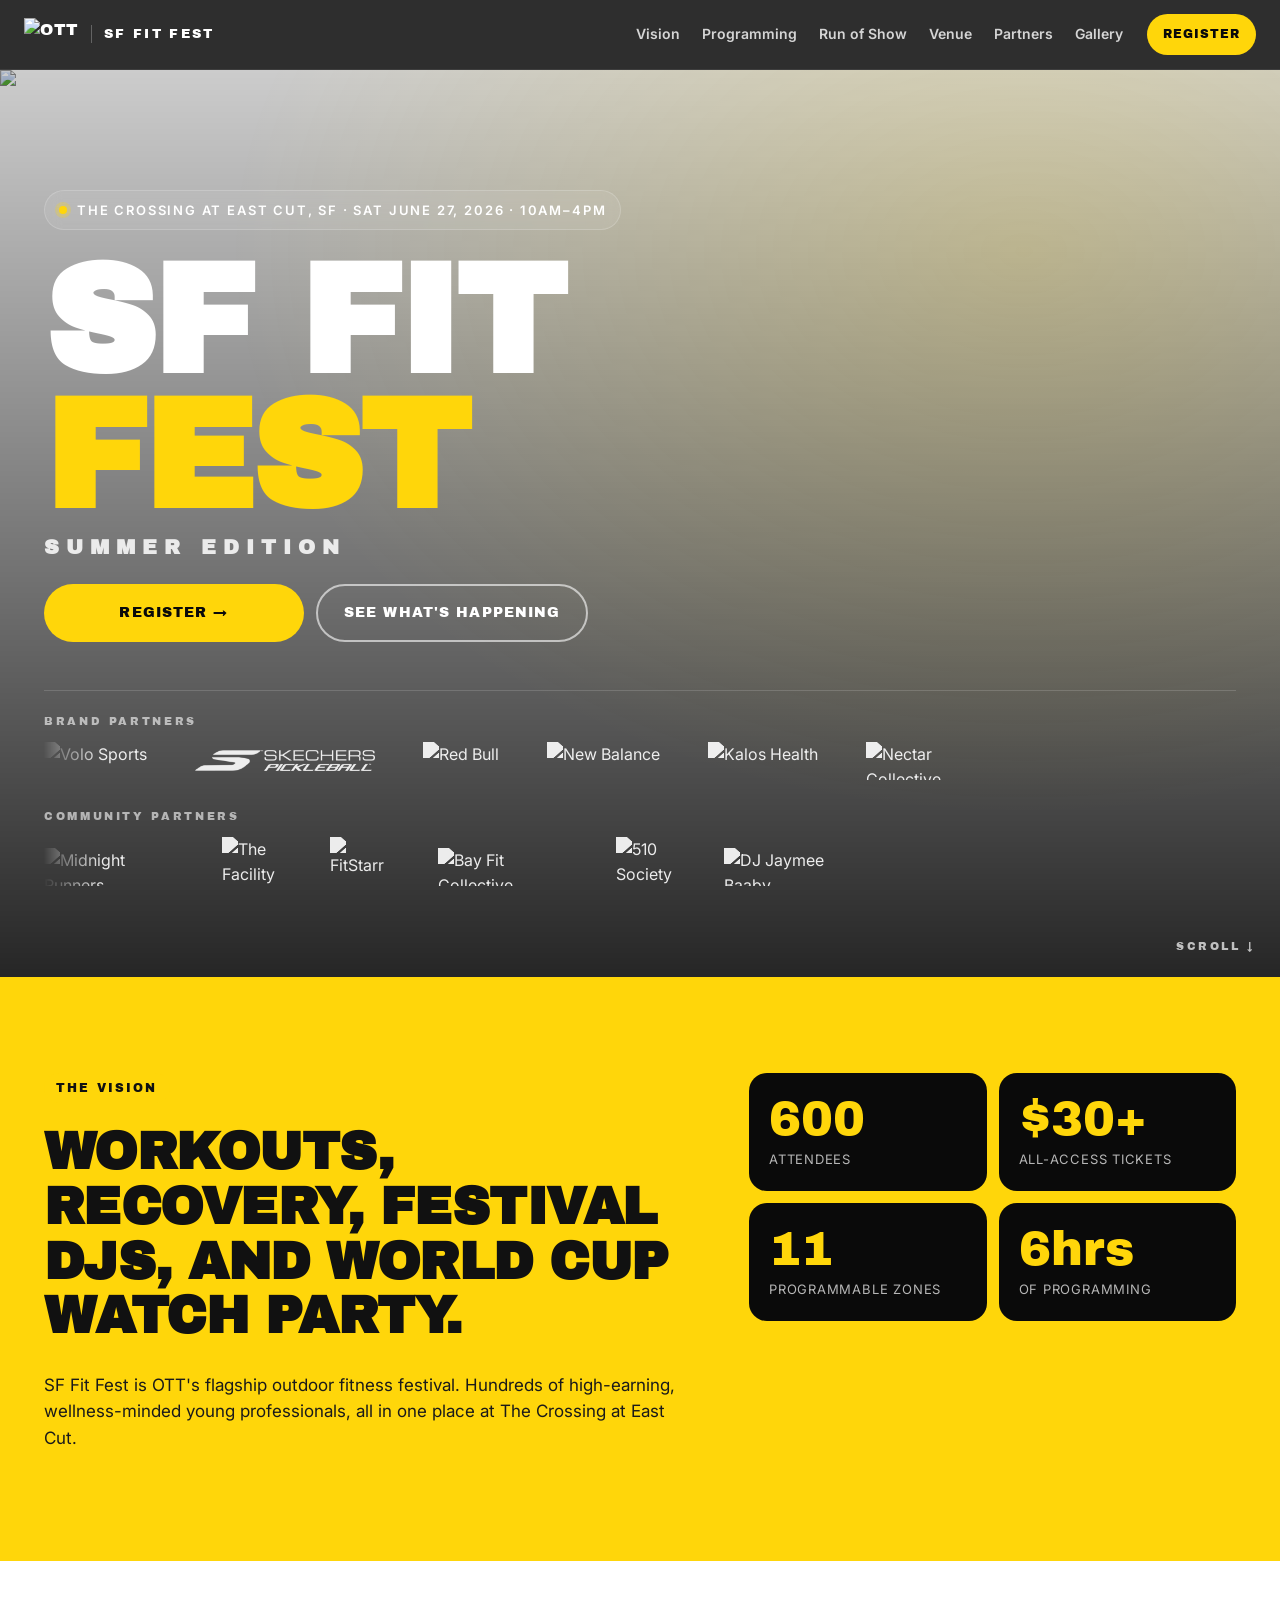
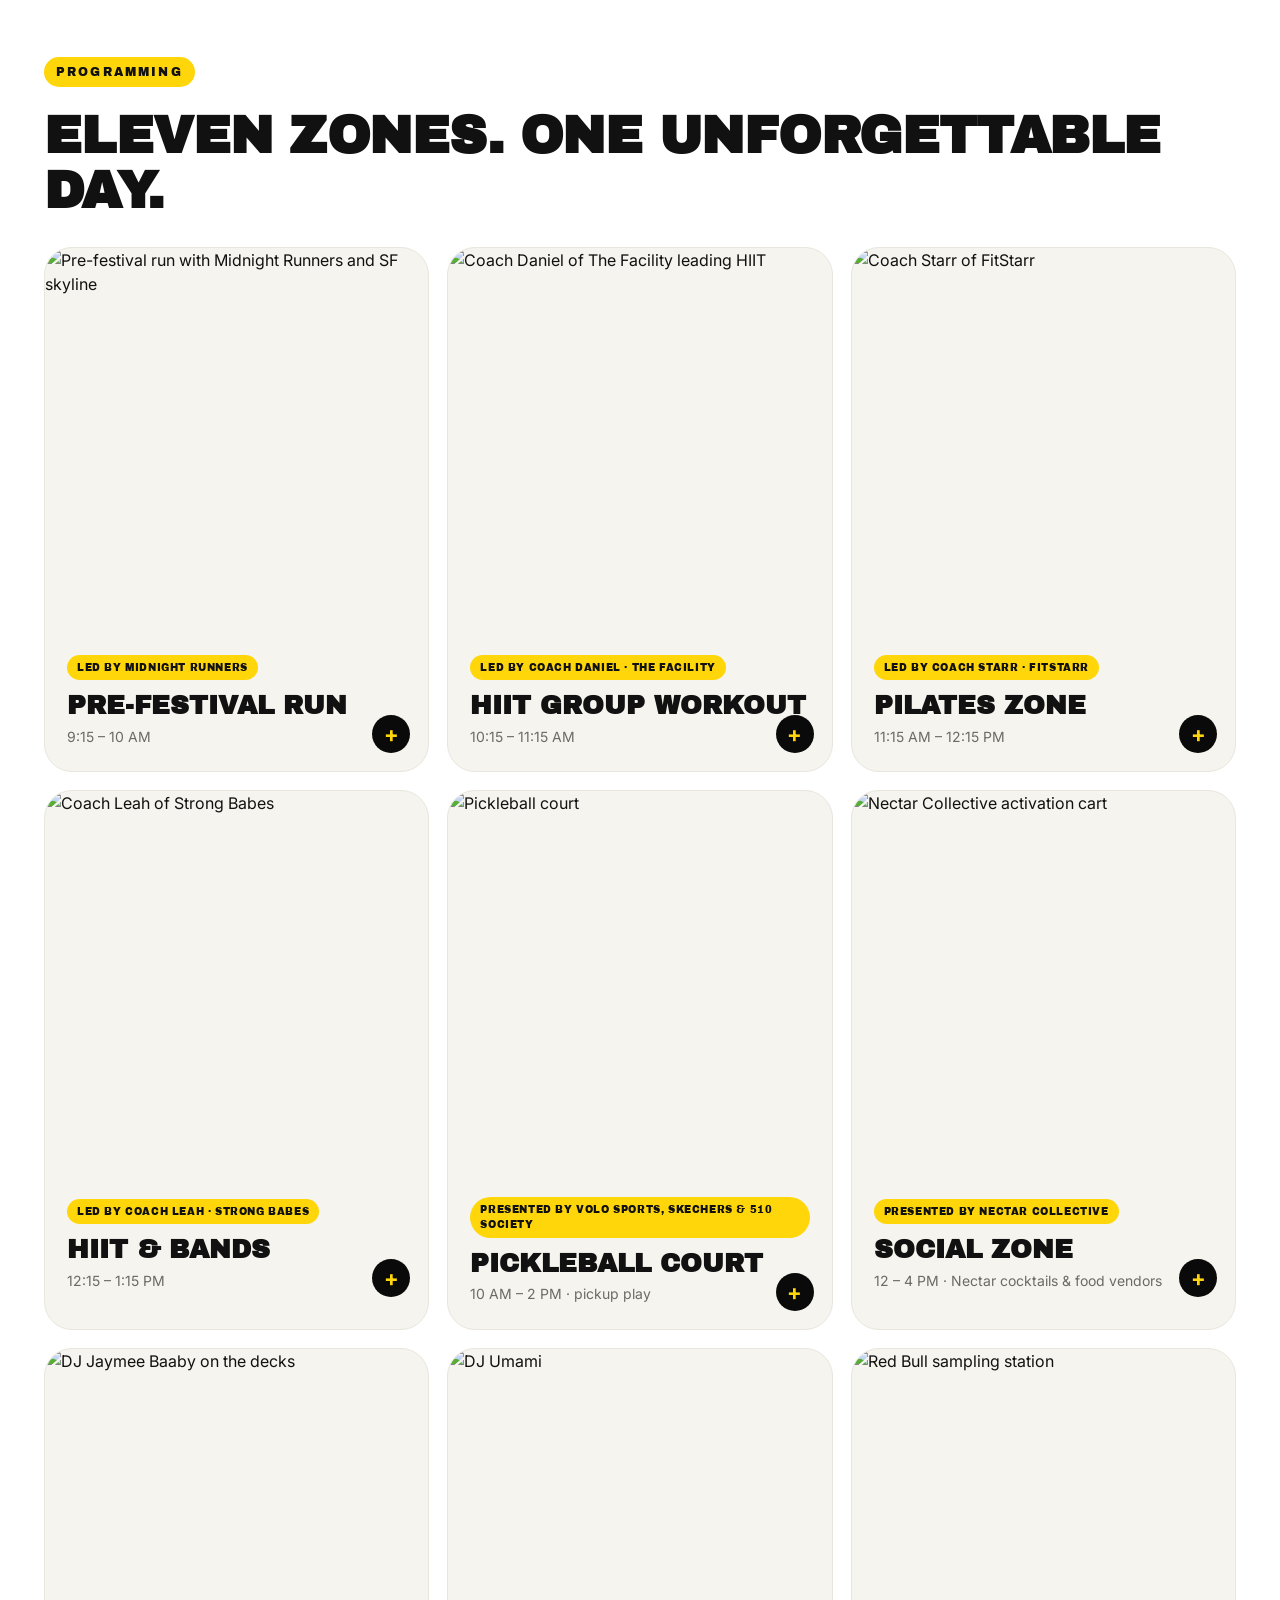
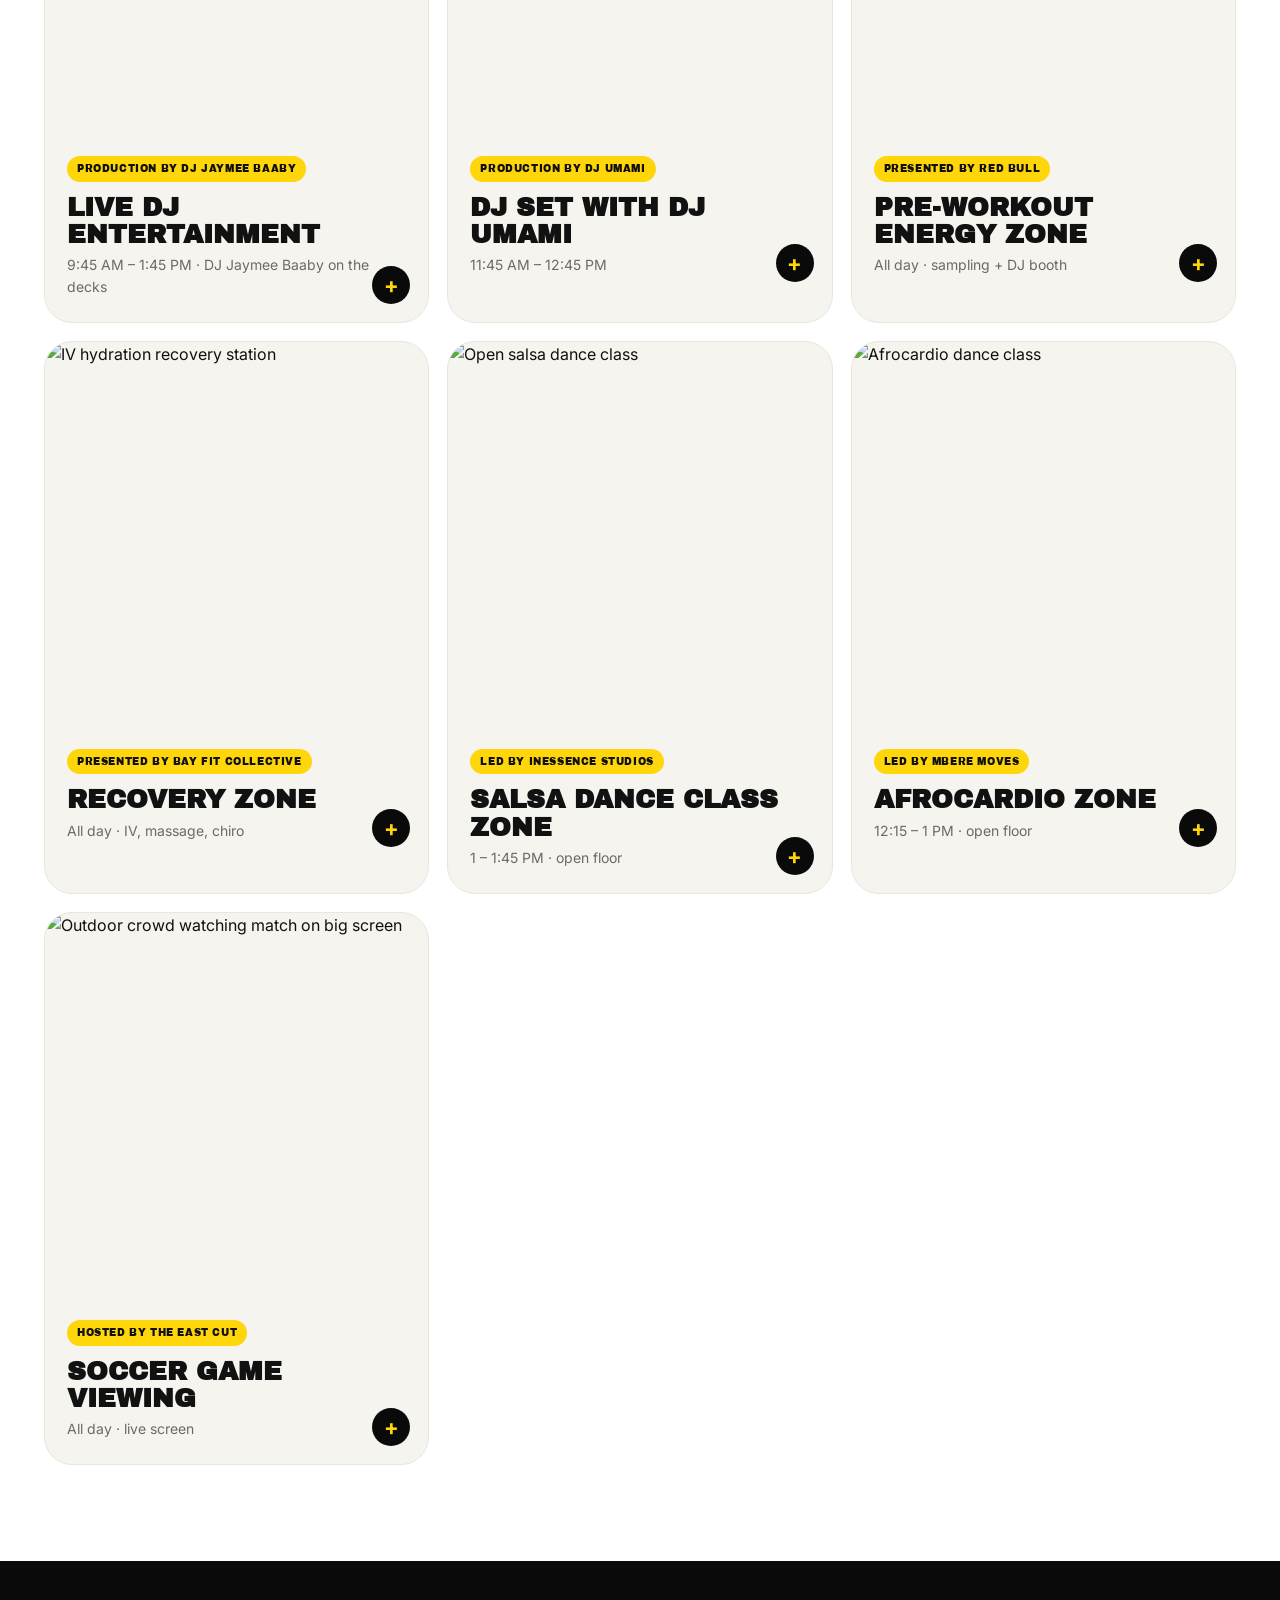
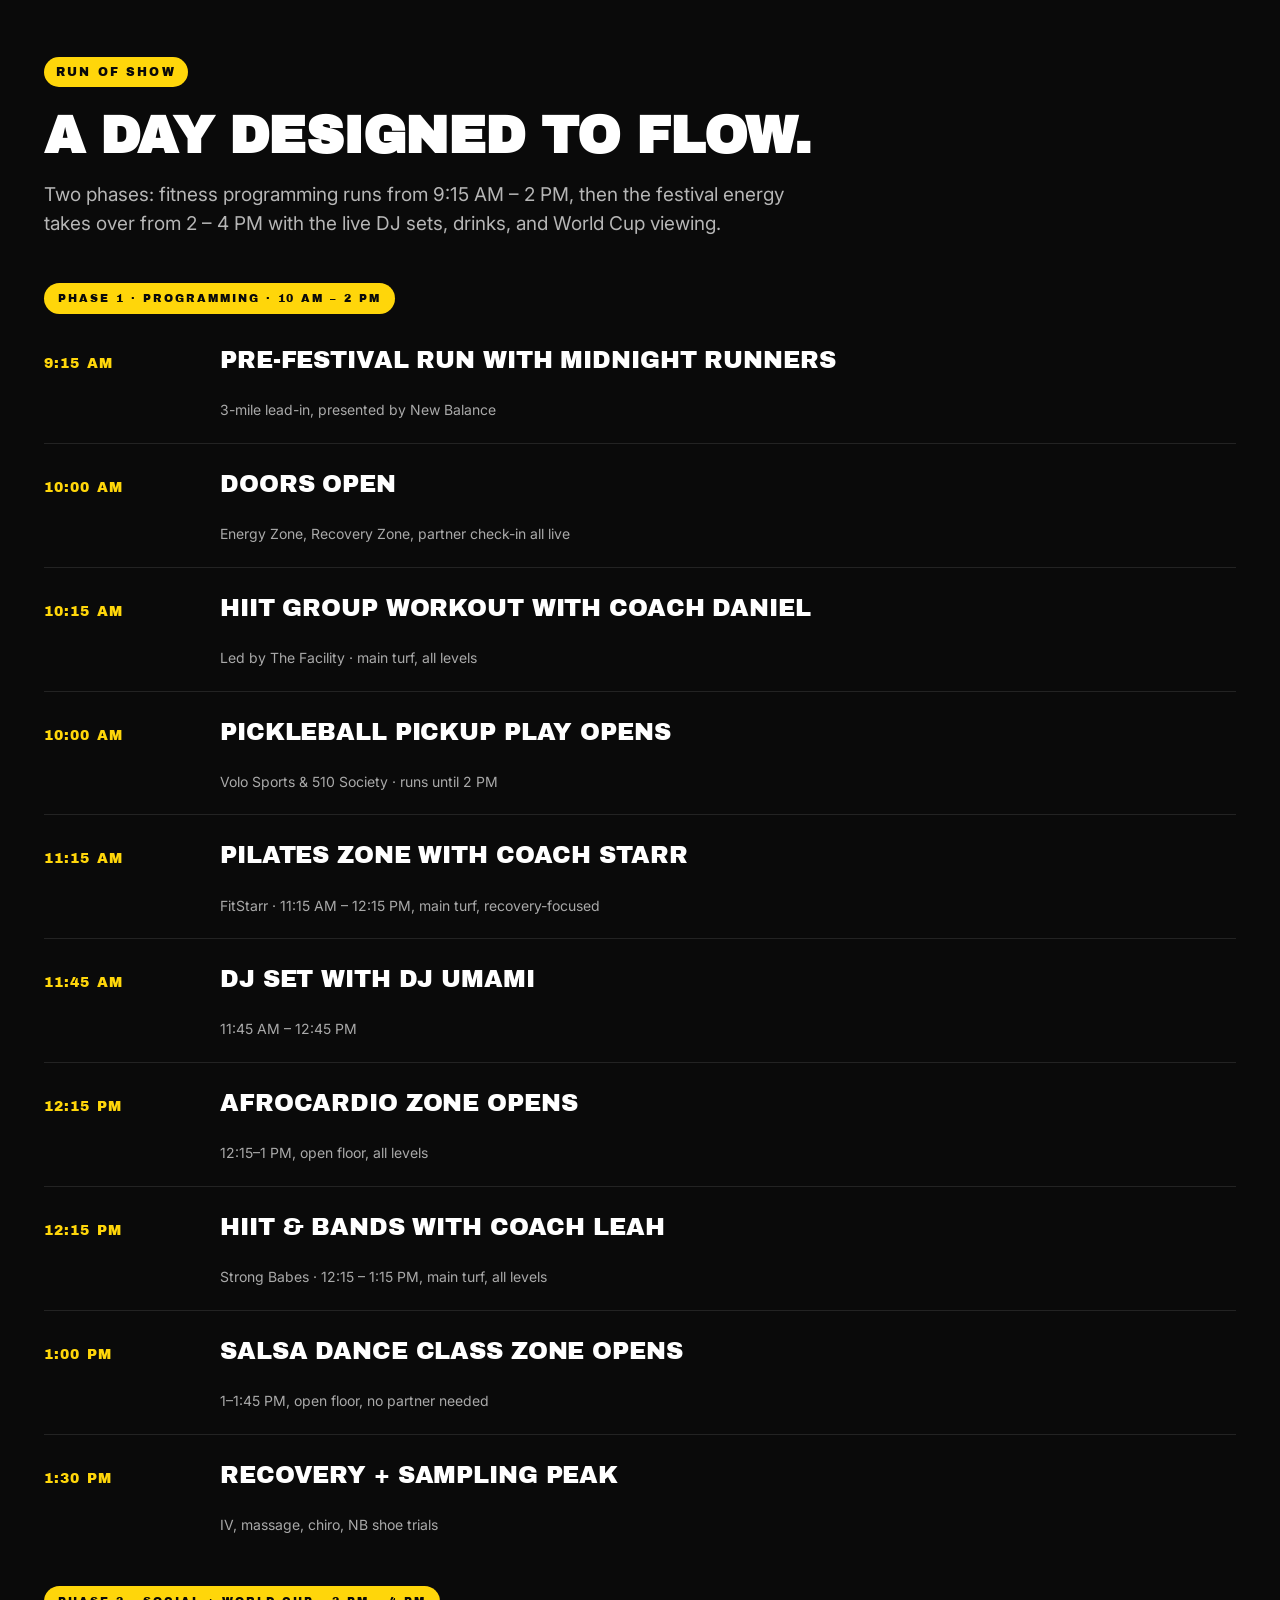
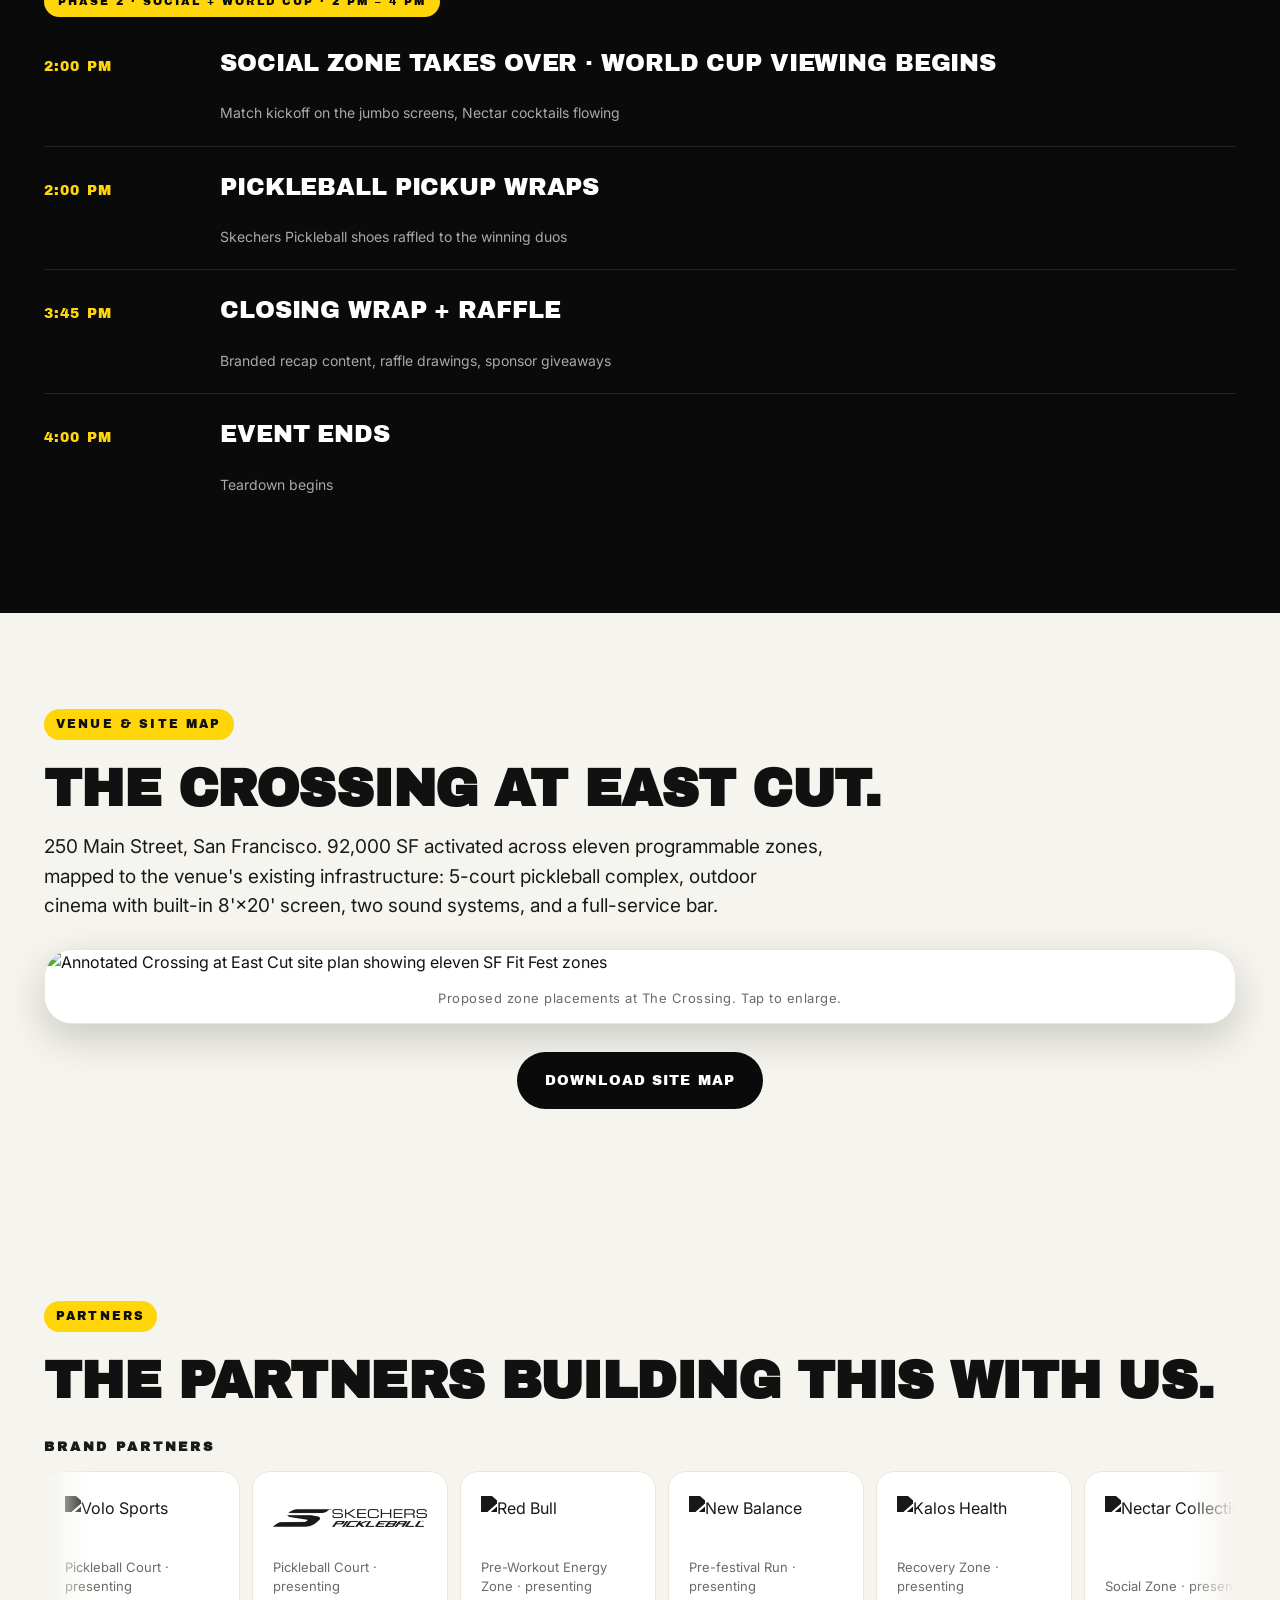
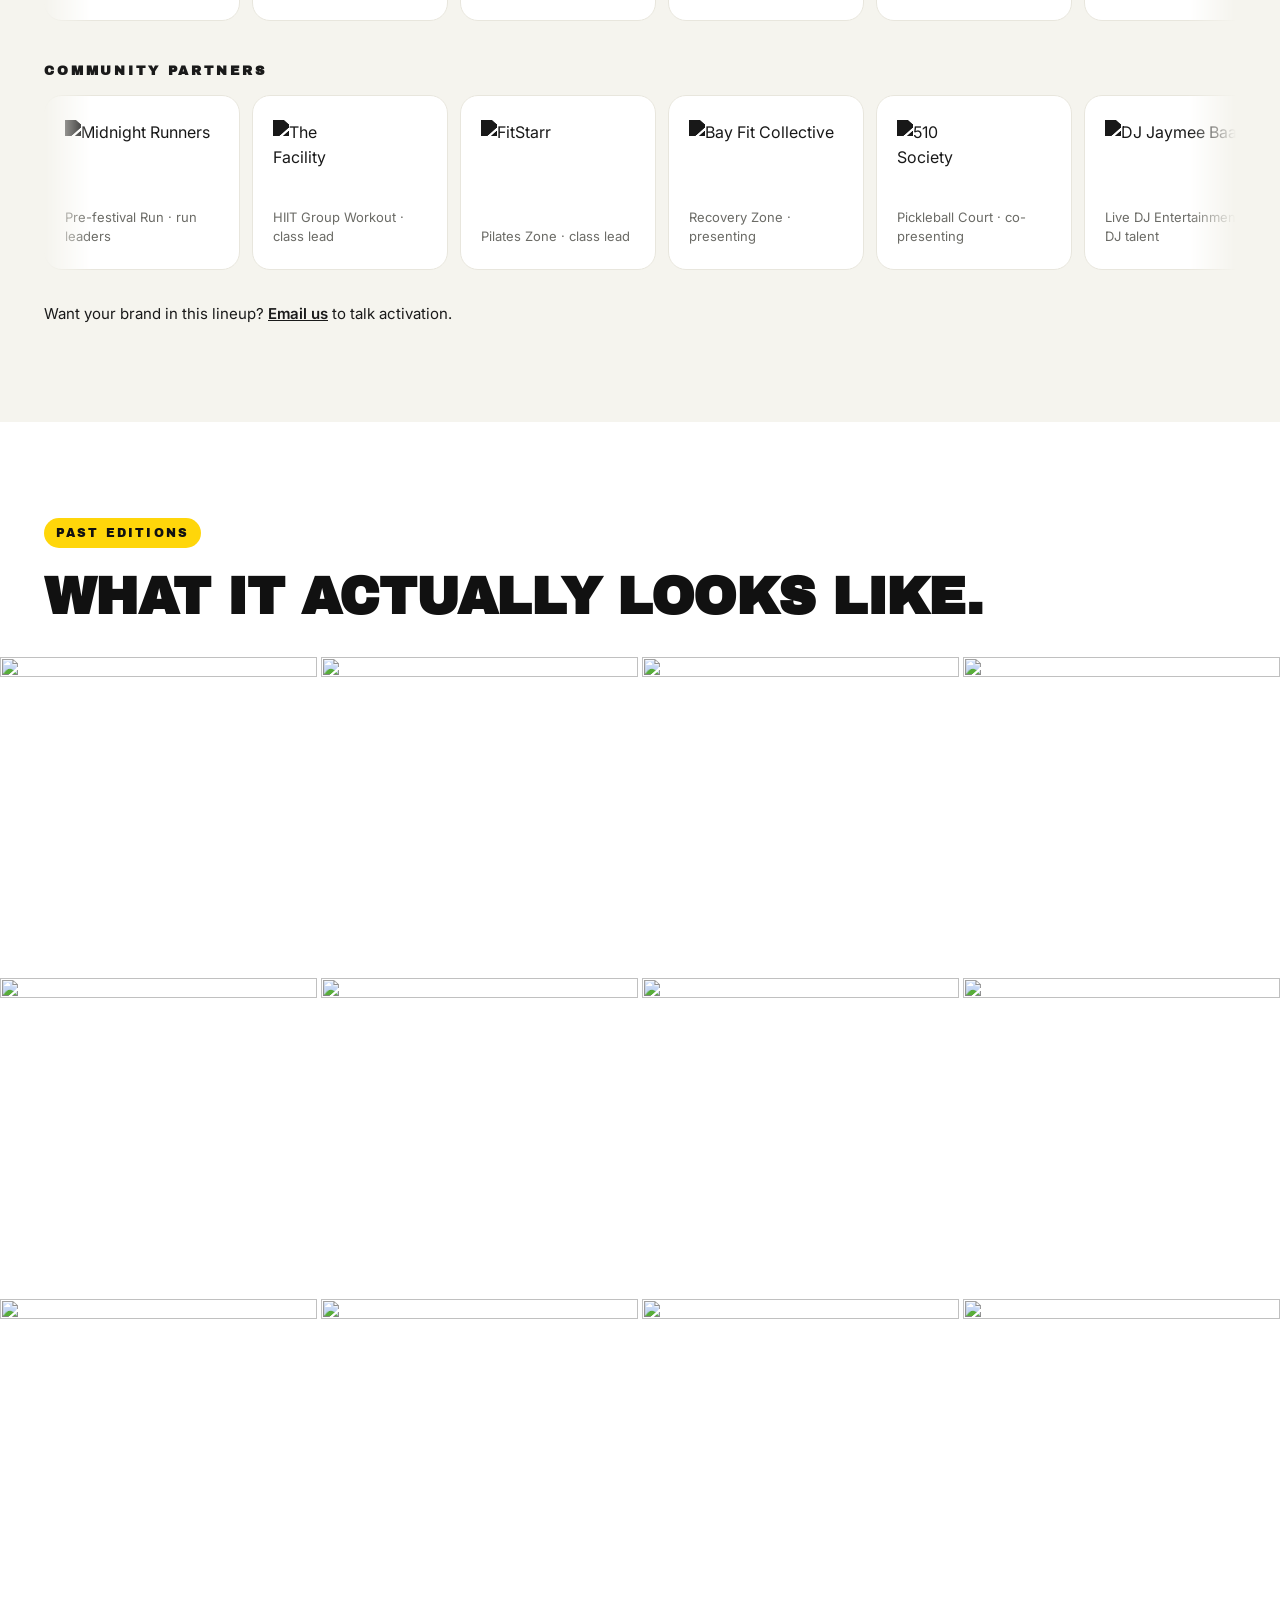
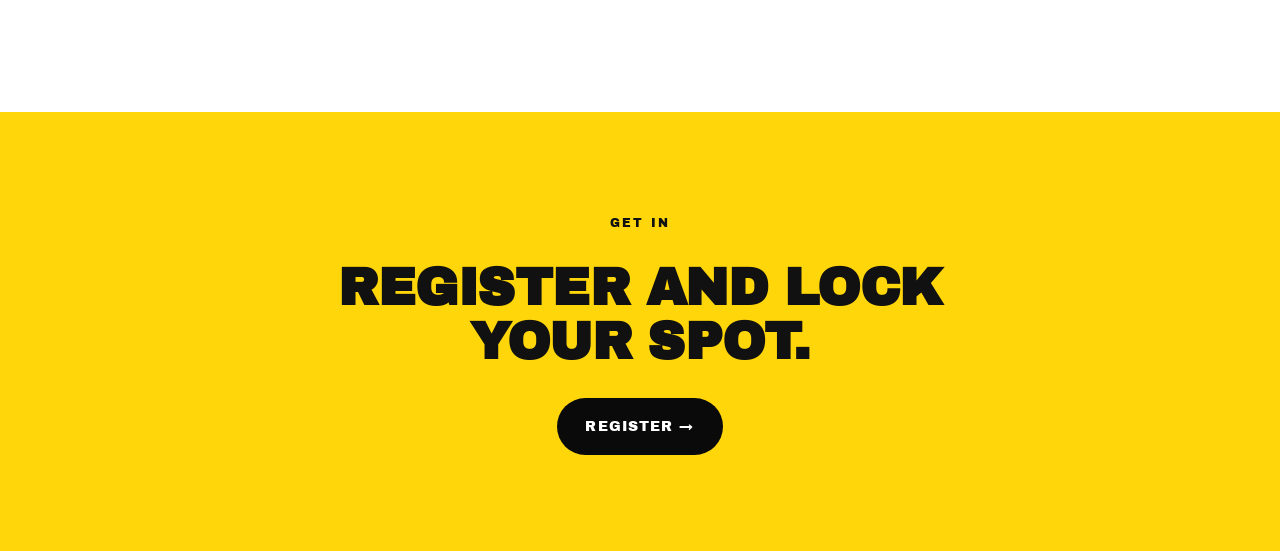
==== commit 1bfb0de5: "Pickleball: tournament -> pickup style; Skechers raffle for winning duos - Card sub: "bracket play" " ====
--- a/index.html
+++ b/index.html
@@ -225,9 +225,9 @@
         <div class="card__body">
           <div class="card__partner">presented by Volo Sports, Skechers & 510 Society</div>
           <h3 class="card__title">Pickleball Court</h3>
-          <p class="card__sub">10 AM &ndash; 2 PM · bracket play</p>
-          <div class="card__expand">
-            <p>Three hours of bracket-play tournament hosted by Volo Sports and 510 Society. Register through Volo's site to claim your spot — solo or with a partner. Merch and league credits up for grabs.</p>
+          <p class="card__sub">10 AM &ndash; 2 PM · pickup play</p>
+          <div class="card__expand">
+            <p>Four hours of pickup-style pickleball hosted by Volo Sports and 510 Society. Register through Volo's site to claim your spot — solo or with a partner. Skechers Pickleball shoes raffled to the duos that win matches.</p>
           </div>
           <button class="card__toggle" aria-label="Expand">+</button>
         </div>
@@ -355,7 +355,7 @@
       <li><span class="schedule__time">9:15 AM</span><span class="schedule__title">Pre-festival run with Midnight Runners</span><span class="schedule__sub">3-mile lead-in, presented by New Balance</span></li>
       <li><span class="schedule__time">10:00 AM</span><span class="schedule__title">Doors open</span><span class="schedule__sub">Energy Zone, Recovery Zone, partner check-in all live</span></li>
       <li><span class="schedule__time">10:15 AM</span><span class="schedule__title">HIIT group workout with Coach Daniel</span><span class="schedule__sub">Led by The Facility · main turf, all levels</span></li>
-      <li><span class="schedule__time">10:00 AM</span><span class="schedule__title">Pickleball bracket play opens</span><span class="schedule__sub">Volo Sports & 510 Society · runs until 2 PM</span></li>
+      <li><span class="schedule__time">10:00 AM</span><span class="schedule__title">Pickleball pickup play opens</span><span class="schedule__sub">Volo Sports & 510 Society · runs until 2 PM</span></li>
       <li><span class="schedule__time">11:15 AM</span><span class="schedule__title">Pilates Zone with Coach Starr</span><span class="schedule__sub">FitStarr · 11:15 AM &ndash; 12:15 PM, main turf, recovery-focused</span></li>
       <li><span class="schedule__time">11:45 AM</span><span class="schedule__title">DJ set with DJ Umami</span><span class="schedule__sub">11:45 AM &ndash; 12:45 PM</span></li>
       <li><span class="schedule__time">12:15 PM</span><span class="schedule__title">Afrocardio Zone opens</span><span class="schedule__sub">12:15&ndash;1 PM, open floor, all levels</span></li>
@@ -367,7 +367,7 @@
     <div class="ros-phase-label">Phase 2 &middot; Social + World Cup &middot; 2 PM &ndash; 4 PM</div>
     <ol class="schedule">
       <li><span class="schedule__time">2:00 PM</span><span class="schedule__title">Social Zone takes over &middot; World Cup viewing begins</span><span class="schedule__sub">Match kickoff on the jumbo screens, Nectar cocktails flowing</span></li>
-      <li><span class="schedule__time">2:00 PM</span><span class="schedule__title">Pickleball finals</span><span class="schedule__sub">Bracket closing, prizes from Volo Sports</span></li>
+      <li><span class="schedule__time">2:00 PM</span><span class="schedule__title">Pickleball pickup wraps</span><span class="schedule__sub">Skechers Pickleball shoes raffled to the winning duos</span></li>
       <li><span class="schedule__time">3:45 PM</span><span class="schedule__title">Closing wrap + raffle</span><span class="schedule__sub">Branded recap content, raffle drawings, sponsor giveaways</span></li>
       <li><span class="schedule__time">4:00 PM</span><span class="schedule__title">Event ends</span><span class="schedule__sub">Teardown begins</span></li>
     </ol>
